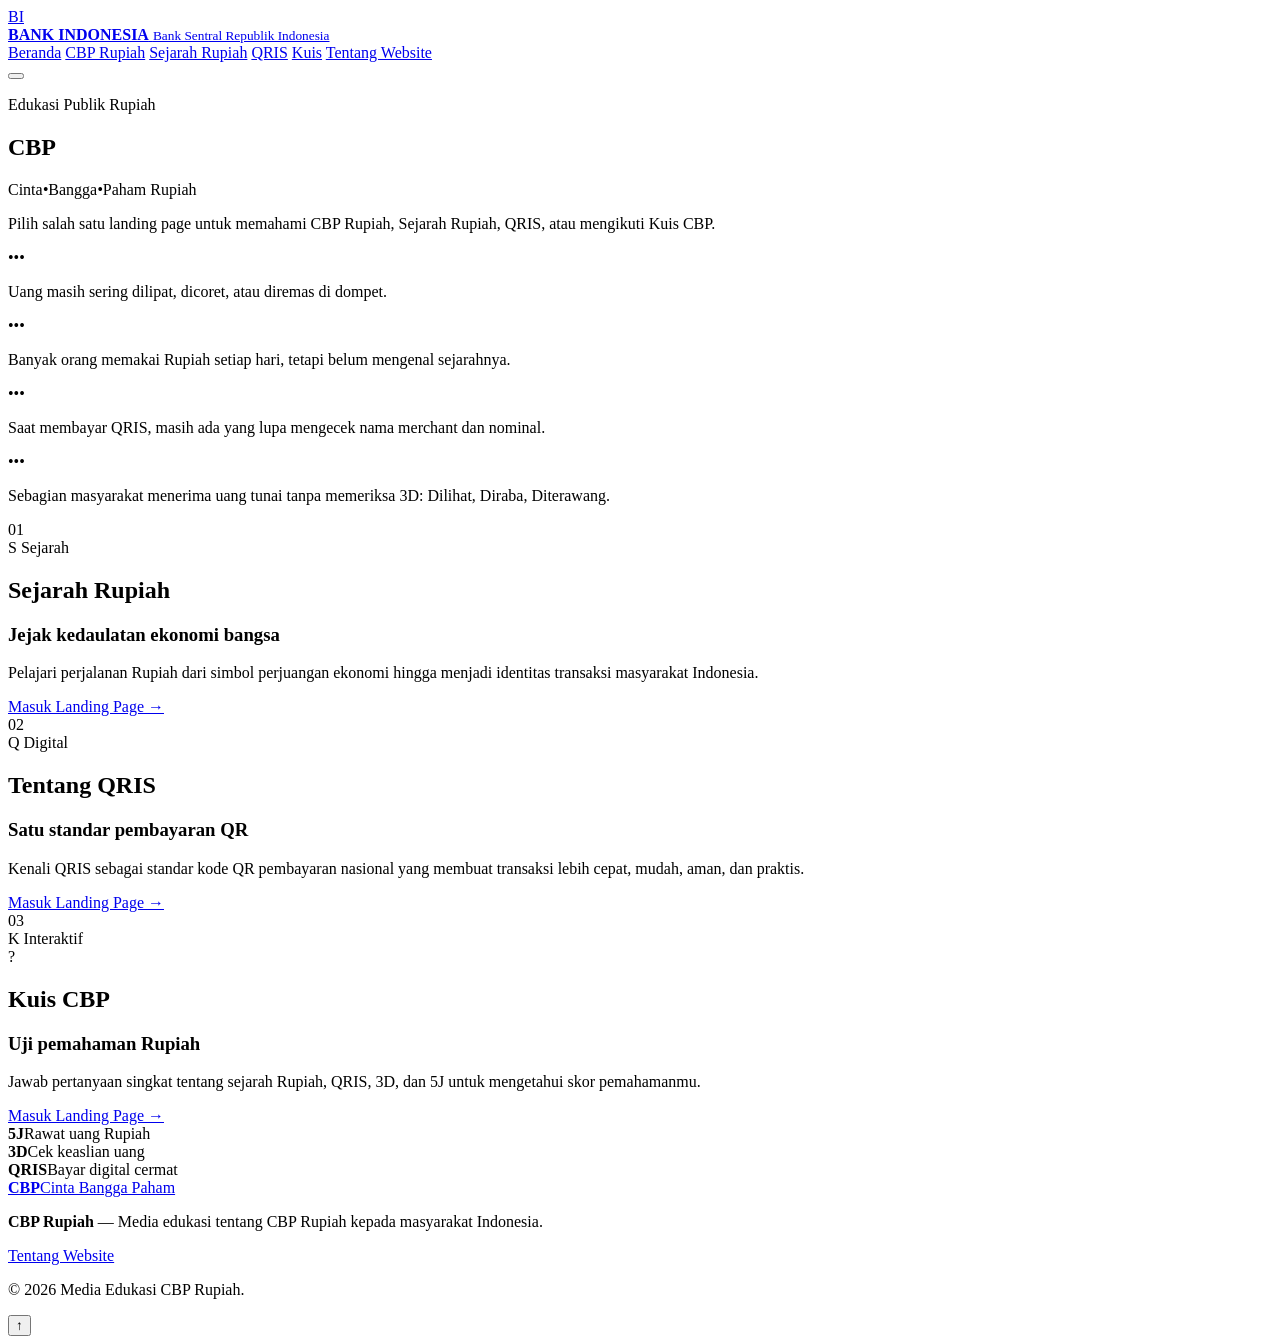
==== index.html @ f24c273c "index.html" ====
<!doctype html>
<html lang="id">
<head>
    <link rel="icon" href="favicon.ico">
    <link rel="apple-touch-icon" href="assets/img/logo-bi.png">
    <meta charset="utf-8">
    <meta name="viewport" content="width=device-width, initial-scale=1">
    <title>CBP Rupiah — Edukasi Cinta Bangga Paham Rupiah</title>
    <meta name="description" content="Media edukasi tentang CBP Rupiah kepada masyarakat Indonesia.">
    <link rel="stylesheet" href="assets/css/style.css">
</head>
<body>
    <div class="page-bg" aria-hidden="true"></div>
    <div class="grid-bg" aria-hidden="true"></div>
    <div class="orb orb-red" aria-hidden="true"></div>
    <div class="orb orb-blue" aria-hidden="true"></div>

    <header class="topbar" id="topbar">
    <a class="brand " href="index.html" aria-label="Kembali ke beranda">
                    <img src="assets/img/logo-bi.png" alt="Logo Bank Indonesia" class="logo-bi" onerror="this.style.display='none';this.nextElementSibling.style.display='grid';">
            <span class="bi-seal logo-fallback" aria-hidden="true">BI</span>
        
        <span class="brand-copy">
            <strong>BANK INDONESIA</strong>
            <small>Bank Sentral Republik Indonesia</small>
        </span>
    </a>

    <nav class="nav" id="mainNav" aria-label="Navigasi utama">
                    <a class="nav-link active" href="index.html">Beranda</a>
                    <a class="nav-link " href="cbp.html">CBP Rupiah</a>
                    <a class="nav-link " href="sejarah-rupiah.html">Sejarah Rupiah</a>
                    <a class="nav-link " href="qris.html">QRIS</a>
                    <a class="nav-link " href="kuis.html">Kuis</a>
                    <a class="nav-link " href="tentang-website.html">Tentang Website</a>
            </nav>

    <button class="menu-toggle" id="menuToggle" type="button" aria-label="Buka menu" aria-expanded="false">
        <span></span><span></span><span></span>
    </button>
</header>

    <main>
        <section class="hero" id="beranda">
            <div class="skyline" aria-hidden="true">
                <span class="monas"></span>
                <span class="building b1"></span>
                <span class="building b2"></span>
                <span class="bridge"></span>
            </div>

            <div class="flag-ribbon ribbon-left" aria-hidden="true"></div>
            <div class="flag-ribbon ribbon-right" aria-hidden="true"></div>

            <div class="hero-title reveal">
                <p class="eyebrow">Edukasi Publik Rupiah</p>
                <h1>CBP</h1>
                <p class="cbp-line"><span>Cinta</span><i>•</i><span>Bangga</span><i>•</i><span>Paham Rupiah</span></p>
                <p class="hero-subtitle">Pilih salah satu landing page untuk memahami CBP Rupiah, Sejarah Rupiah, QRIS, atau mengikuti Kuis CBP.</p>
            </div>

            <aside class="bubble-area bubble-left" aria-label="Isu CBP di sebelah kiri">
                                    <article class="bubble red reveal delay-1">
                        <span class="bubble-icon">•••</span>
                        <p>Uang masih sering dilipat, dicoret, atau diremas di dompet.</p>
                    </article>
                                    <article class="bubble red reveal delay-2">
                        <span class="bubble-icon">•••</span>
                        <p>Banyak orang memakai Rupiah setiap hari, tetapi belum mengenal sejarahnya.</p>
                    </article>
                            </aside>

            <aside class="bubble-area bubble-right" aria-label="Isu CBP di sebelah kanan">
                                    <article class="bubble blue reveal delay-1">
                        <span class="bubble-icon">•••</span>
                        <p>Saat membayar QRIS, masih ada yang lupa mengecek nama merchant dan nominal.</p>
                    </article>
                                    <article class="bubble blue reveal delay-2">
                        <span class="bubble-icon">•••</span>
                        <p>Sebagian masyarakat menerima uang tunai tanpa memeriksa 3D: Dilihat, Diraba, Diterawang.</p>
                    </article>
                            </aside>

            <div class="layout-stage" aria-label="Tiga pilihan landing page utama">
                                    <article class="layout-card red reveal delay-1" data-tilt>
                        <span class="card-index">01</span>
                        <div class="letter-wrap">
                            <span class="big-letter">S</span>
                            <span class="badge">Sejarah</span>
                        </div>

                                                    <div class="visual timeline-visual" aria-hidden="true">
                                <span></span><span></span><span></span>
                            </div>
                        
                        <h2>Sejarah Rupiah</h2>
                        <h3>Jejak kedaulatan ekonomi bangsa</h3>
                        <p>Pelajari perjalanan Rupiah dari simbol perjuangan ekonomi hingga menjadi identitas transaksi masyarakat Indonesia.</p>
                        <a class="card-button" href="sejarah-rupiah.html">Masuk Landing Page <span>→</span></a>
                    </article>
                                    <article class="layout-card white reveal delay-2" data-tilt>
                        <span class="card-index">02</span>
                        <div class="letter-wrap">
                            <span class="big-letter">Q</span>
                            <span class="badge">Digital</span>
                        </div>

                                                    <div class="visual qris-visual" aria-hidden="true">
                                <span></span><span></span><span></span><span></span><i></i><i></i><i></i><i></i>
                            </div>
                        
                        <h2>Tentang QRIS</h2>
                        <h3>Satu standar pembayaran QR</h3>
                        <p>Kenali QRIS sebagai standar kode QR pembayaran nasional yang membuat transaksi lebih cepat, mudah, aman, dan praktis.</p>
                        <a class="card-button" href="qris.html">Masuk Landing Page <span>→</span></a>
                    </article>
                                    <article class="layout-card blue reveal delay-3" data-tilt>
                        <span class="card-index">03</span>
                        <div class="letter-wrap">
                            <span class="big-letter">K</span>
                            <span class="badge">Interaktif</span>
                        </div>

                                                    <div class="visual quiz-visual" aria-hidden="true">?</div>
                        
                        <h2>Kuis CBP</h2>
                        <h3>Uji pemahaman Rupiah</h3>
                        <p>Jawab pertanyaan singkat tentang sejarah Rupiah, QRIS, 3D, dan 5J untuk mengetahui skor pemahamanmu.</p>
                        <a class="card-button" href="kuis.html">Masuk Landing Page <span>→</span></a>
                    </article>
                            </div>

            <div class="bottom-strip reveal delay-4" aria-label="Ringkasan edukasi CBP">
                <div><strong>5J</strong><span>Rawat uang Rupiah</span></div>
                <div><strong>3D</strong><span>Cek keaslian uang</span></div>
                <div><strong>QRIS</strong><span>Bayar digital cermat</span></div>
                <a class="strip-link" href="cbp.html"><strong>CBP</strong><span>Cinta Bangga Paham</span></a>
            </div>
        </section>
    </main>

    <footer class="footer footer-minimal">
    <div class="footer-mini-inner">
        <p><strong>CBP Rupiah</strong> — Media edukasi tentang CBP Rupiah kepada masyarakat Indonesia.</p>
        <a href="tentang-website.html">Tentang Website</a>
    </div>
    <p class="copyright">© 2026 Media Edukasi CBP Rupiah.</p>
</footer>

    <button class="to-top" id="toTop" type="button" aria-label="Kembali ke atas">↑</button>
    <script src="assets/js/app.js"></script>
</body>
</html>
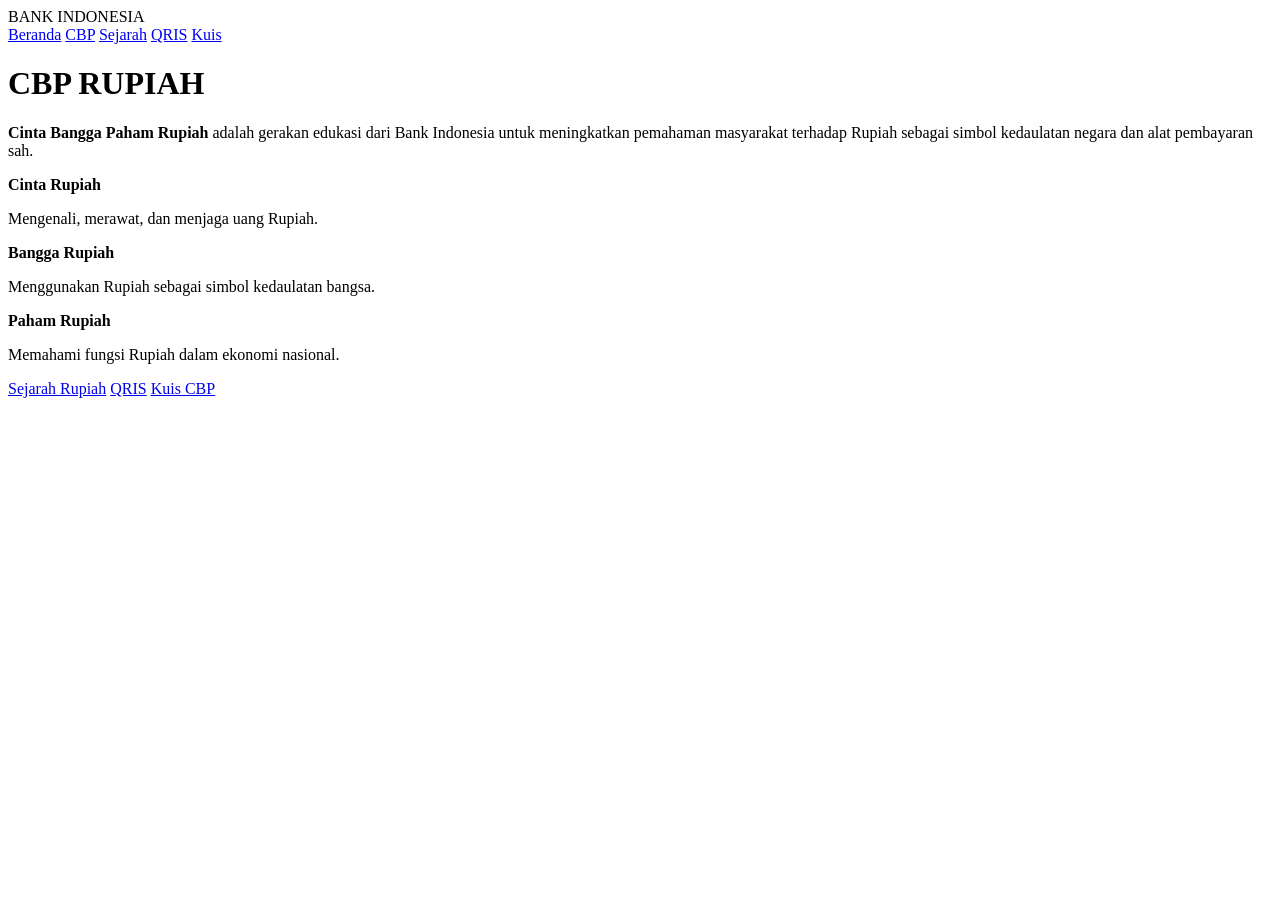
==== commit 087b6886: "Add files via upload" ====
--- a/index.html
+++ b/index.html
@@ -1,153 +1,40 @@
-<!doctype html>
-<html lang="id">
+
+<!DOCTYPE html>
+<html>
 <head>
-    <link rel="icon" href="favicon.ico">
-    <link rel="apple-touch-icon" href="assets/img/logo-bi.png">
-    <meta charset="utf-8">
-    <meta name="viewport" content="width=device-width, initial-scale=1">
-    <title>CBP Rupiah — Edukasi Cinta Bangga Paham Rupiah</title>
-    <meta name="description" content="Media edukasi tentang CBP Rupiah kepada masyarakat Indonesia.">
-    <link rel="stylesheet" href="assets/css/style.css">
+<meta charset='utf-8'>
+<title>CBP Rupiah</title>
+<link rel='stylesheet' href='assets/css/style.css'>
 </head>
 <body>
-    <div class="page-bg" aria-hidden="true"></div>
-    <div class="grid-bg" aria-hidden="true"></div>
-    <div class="orb orb-red" aria-hidden="true"></div>
-    <div class="orb orb-blue" aria-hidden="true"></div>
 
-    <header class="topbar" id="topbar">
-    <a class="brand " href="index.html" aria-label="Kembali ke beranda">
-                    <img src="assets/img/logo-bi.png" alt="Logo Bank Indonesia" class="logo-bi" onerror="this.style.display='none';this.nextElementSibling.style.display='grid';">
-            <span class="bi-seal logo-fallback" aria-hidden="true">BI</span>
-        
-        <span class="brand-copy">
-            <strong>BANK INDONESIA</strong>
-            <small>Bank Sentral Republik Indonesia</small>
-        </span>
-    </a>
+<div class='header'>
+<div class='brand'>BANK INDONESIA</div>
+<div class='nav'>
+<a href='index.html'>Beranda</a>
+<a href='cbp.html'>CBP</a>
+<a href='sejarah-rupiah.html'>Sejarah</a>
+<a href='qris.html'>QRIS</a>
+<a href='kuis.html'>Kuis</a>
+</div>
+</div>
 
-    <nav class="nav" id="mainNav" aria-label="Navigasi utama">
-                    <a class="nav-link active" href="index.html">Beranda</a>
-                    <a class="nav-link " href="cbp.html">CBP Rupiah</a>
-                    <a class="nav-link " href="sejarah-rupiah.html">Sejarah Rupiah</a>
-                    <a class="nav-link " href="qris.html">QRIS</a>
-                    <a class="nav-link " href="kuis.html">Kuis</a>
-                    <a class="nav-link " href="tentang-website.html">Tentang Website</a>
-            </nav>
+<div class='hero'>
+<h1>CBP RUPIAH</h1>
+<p><b>Cinta Bangga Paham Rupiah</b> adalah gerakan edukasi dari Bank Indonesia untuk meningkatkan pemahaman masyarakat terhadap Rupiah sebagai simbol kedaulatan negara dan alat pembayaran sah.</p>
+</div>
 
-    <button class="menu-toggle" id="menuToggle" type="button" aria-label="Buka menu" aria-expanded="false">
-        <span></span><span></span><span></span>
-    </button>
-</header>
+<div class='cards'>
+<div class='card'><b>Cinta Rupiah</b><p>Mengenali, merawat, dan menjaga uang Rupiah.</p></div>
+<div class='card'><b>Bangga Rupiah</b><p>Menggunakan Rupiah sebagai simbol kedaulatan bangsa.</p></div>
+<div class='card'><b>Paham Rupiah</b><p>Memahami fungsi Rupiah dalam ekonomi nasional.</p></div>
+</div>
 
-    <main>
-        <section class="hero" id="beranda">
-            <div class="skyline" aria-hidden="true">
-                <span class="monas"></span>
-                <span class="building b1"></span>
-                <span class="building b2"></span>
-                <span class="bridge"></span>
-            </div>
+<div class='btns'>
+<a class='btn' href='sejarah-rupiah.html'>Sejarah Rupiah</a>
+<a class='btn' href='qris.html'>QRIS</a>
+<a class='btn' href='kuis.html'>Kuis CBP</a>
+</div>
 
-            <div class="flag-ribbon ribbon-left" aria-hidden="true"></div>
-            <div class="flag-ribbon ribbon-right" aria-hidden="true"></div>
-
-            <div class="hero-title reveal">
-                <p class="eyebrow">Edukasi Publik Rupiah</p>
-                <h1>CBP</h1>
-                <p class="cbp-line"><span>Cinta</span><i>•</i><span>Bangga</span><i>•</i><span>Paham Rupiah</span></p>
-                <p class="hero-subtitle">Pilih salah satu landing page untuk memahami CBP Rupiah, Sejarah Rupiah, QRIS, atau mengikuti Kuis CBP.</p>
-            </div>
-
-            <aside class="bubble-area bubble-left" aria-label="Isu CBP di sebelah kiri">
-                                    <article class="bubble red reveal delay-1">
-                        <span class="bubble-icon">•••</span>
-                        <p>Uang masih sering dilipat, dicoret, atau diremas di dompet.</p>
-                    </article>
-                                    <article class="bubble red reveal delay-2">
-                        <span class="bubble-icon">•••</span>
-                        <p>Banyak orang memakai Rupiah setiap hari, tetapi belum mengenal sejarahnya.</p>
-                    </article>
-                            </aside>
-
-            <aside class="bubble-area bubble-right" aria-label="Isu CBP di sebelah kanan">
-                                    <article class="bubble blue reveal delay-1">
-                        <span class="bubble-icon">•••</span>
-                        <p>Saat membayar QRIS, masih ada yang lupa mengecek nama merchant dan nominal.</p>
-                    </article>
-                                    <article class="bubble blue reveal delay-2">
-                        <span class="bubble-icon">•••</span>
-                        <p>Sebagian masyarakat menerima uang tunai tanpa memeriksa 3D: Dilihat, Diraba, Diterawang.</p>
-                    </article>
-                            </aside>
-
-            <div class="layout-stage" aria-label="Tiga pilihan landing page utama">
-                                    <article class="layout-card red reveal delay-1" data-tilt>
-                        <span class="card-index">01</span>
-                        <div class="letter-wrap">
-                            <span class="big-letter">S</span>
-                            <span class="badge">Sejarah</span>
-                        </div>
-
-                                                    <div class="visual timeline-visual" aria-hidden="true">
-                                <span></span><span></span><span></span>
-                            </div>
-                        
-                        <h2>Sejarah Rupiah</h2>
-                        <h3>Jejak kedaulatan ekonomi bangsa</h3>
-                        <p>Pelajari perjalanan Rupiah dari simbol perjuangan ekonomi hingga menjadi identitas transaksi masyarakat Indonesia.</p>
-                        <a class="card-button" href="sejarah-rupiah.html">Masuk Landing Page <span>→</span></a>
-                    </article>
-                                    <article class="layout-card white reveal delay-2" data-tilt>
-                        <span class="card-index">02</span>
-                        <div class="letter-wrap">
-                            <span class="big-letter">Q</span>
-                            <span class="badge">Digital</span>
-                        </div>
-
-                                                    <div class="visual qris-visual" aria-hidden="true">
-                                <span></span><span></span><span></span><span></span><i></i><i></i><i></i><i></i>
-                            </div>
-                        
-                        <h2>Tentang QRIS</h2>
-                        <h3>Satu standar pembayaran QR</h3>
-                        <p>Kenali QRIS sebagai standar kode QR pembayaran nasional yang membuat transaksi lebih cepat, mudah, aman, dan praktis.</p>
-                        <a class="card-button" href="qris.html">Masuk Landing Page <span>→</span></a>
-                    </article>
-                                    <article class="layout-card blue reveal delay-3" data-tilt>
-                        <span class="card-index">03</span>
-                        <div class="letter-wrap">
-                            <span class="big-letter">K</span>
-                            <span class="badge">Interaktif</span>
-                        </div>
-
-                                                    <div class="visual quiz-visual" aria-hidden="true">?</div>
-                        
-                        <h2>Kuis CBP</h2>
-                        <h3>Uji pemahaman Rupiah</h3>
-                        <p>Jawab pertanyaan singkat tentang sejarah Rupiah, QRIS, 3D, dan 5J untuk mengetahui skor pemahamanmu.</p>
-                        <a class="card-button" href="kuis.html">Masuk Landing Page <span>→</span></a>
-                    </article>
-                            </div>
-
-            <div class="bottom-strip reveal delay-4" aria-label="Ringkasan edukasi CBP">
-                <div><strong>5J</strong><span>Rawat uang Rupiah</span></div>
-                <div><strong>3D</strong><span>Cek keaslian uang</span></div>
-                <div><strong>QRIS</strong><span>Bayar digital cermat</span></div>
-                <a class="strip-link" href="cbp.html"><strong>CBP</strong><span>Cinta Bangga Paham</span></a>
-            </div>
-        </section>
-    </main>
-
-    <footer class="footer footer-minimal">
-    <div class="footer-mini-inner">
-        <p><strong>CBP Rupiah</strong> — Media edukasi tentang CBP Rupiah kepada masyarakat Indonesia.</p>
-        <a href="tentang-website.html">Tentang Website</a>
-    </div>
-    <p class="copyright">© 2026 Media Edukasi CBP Rupiah.</p>
-</footer>
-
-    <button class="to-top" id="toTop" type="button" aria-label="Kembali ke atas">↑</button>
-    <script src="assets/js/app.js"></script>
 </body>
 </html>
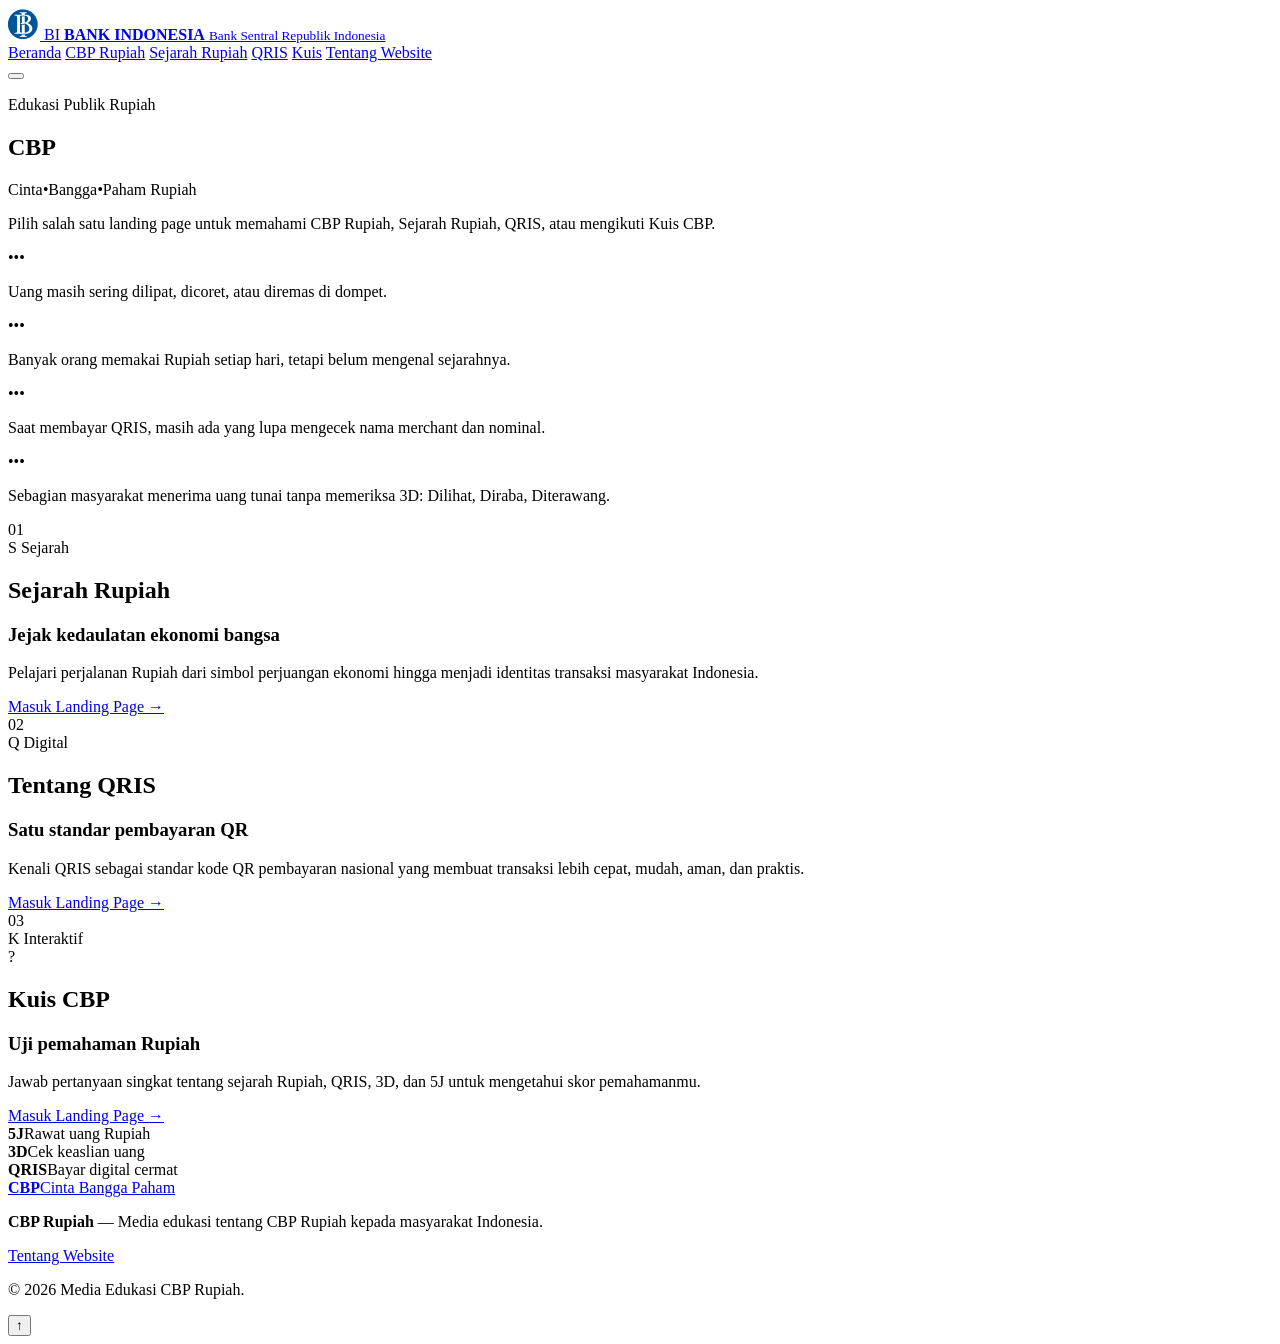
==== commit df3f0a92: "Add files via upload" ====
--- a/index.html
+++ b/index.html
@@ -1,40 +1,151 @@
-
-<!DOCTYPE html>
-<html>
+<!doctype html>
+<html lang="id">
 <head>
-<meta charset='utf-8'>
-<title>CBP Rupiah</title>
-<link rel='stylesheet' href='assets/css/style.css'>
+    <meta charset="utf-8">
+    <meta name="viewport" content="width=device-width, initial-scale=1">
+    <title>CBP Rupiah — Edukasi Cinta Bangga Paham Rupiah</title>
+    <meta name="description" content="Media edukasi tentang CBP Rupiah kepada masyarakat Indonesia.">
+    <link rel="stylesheet" href="assets/css/style.css">
 </head>
 <body>
+    <div class="page-bg" aria-hidden="true"></div>
+    <div class="grid-bg" aria-hidden="true"></div>
+    <div class="orb orb-red" aria-hidden="true"></div>
+    <div class="orb orb-blue" aria-hidden="true"></div>
 
-<div class='header'>
-<div class='brand'>BANK INDONESIA</div>
-<div class='nav'>
-<a href='index.html'>Beranda</a>
-<a href='cbp.html'>CBP</a>
-<a href='sejarah-rupiah.html'>Sejarah</a>
-<a href='qris.html'>QRIS</a>
-<a href='kuis.html'>Kuis</a>
-</div>
-</div>
+    <header class="topbar" id="topbar">
+    <a class="brand " href="index.html" aria-label="Kembali ke beranda">
+                    <img src="assets/img/logo-bi.png" alt="Logo Bank Indonesia" class="logo-bi" onerror="this.style.display='none';this.nextElementSibling.style.display='grid';">
+            <span class="bi-seal logo-fallback" aria-hidden="true">BI</span>
+        
+        <span class="brand-copy">
+            <strong>BANK INDONESIA</strong>
+            <small>Bank Sentral Republik Indonesia</small>
+        </span>
+    </a>
 
-<div class='hero'>
-<h1>CBP RUPIAH</h1>
-<p><b>Cinta Bangga Paham Rupiah</b> adalah gerakan edukasi dari Bank Indonesia untuk meningkatkan pemahaman masyarakat terhadap Rupiah sebagai simbol kedaulatan negara dan alat pembayaran sah.</p>
-</div>
+    <nav class="nav" id="mainNav" aria-label="Navigasi utama">
+                    <a class="nav-link active" href="index.html">Beranda</a>
+                    <a class="nav-link " href="cbp.html">CBP Rupiah</a>
+                    <a class="nav-link " href="sejarah-rupiah.html">Sejarah Rupiah</a>
+                    <a class="nav-link " href="qris.html">QRIS</a>
+                    <a class="nav-link " href="kuis.html">Kuis</a>
+                    <a class="nav-link " href="tentang-website.html">Tentang Website</a>
+            </nav>
 
-<div class='cards'>
-<div class='card'><b>Cinta Rupiah</b><p>Mengenali, merawat, dan menjaga uang Rupiah.</p></div>
-<div class='card'><b>Bangga Rupiah</b><p>Menggunakan Rupiah sebagai simbol kedaulatan bangsa.</p></div>
-<div class='card'><b>Paham Rupiah</b><p>Memahami fungsi Rupiah dalam ekonomi nasional.</p></div>
-</div>
+    <button class="menu-toggle" id="menuToggle" type="button" aria-label="Buka menu" aria-expanded="false">
+        <span></span><span></span><span></span>
+    </button>
+</header>
 
-<div class='btns'>
-<a class='btn' href='sejarah-rupiah.html'>Sejarah Rupiah</a>
-<a class='btn' href='qris.html'>QRIS</a>
-<a class='btn' href='kuis.html'>Kuis CBP</a>
-</div>
+    <main>
+        <section class="hero" id="beranda">
+            <div class="skyline" aria-hidden="true">
+                <span class="monas"></span>
+                <span class="building b1"></span>
+                <span class="building b2"></span>
+                <span class="bridge"></span>
+            </div>
 
+            <div class="flag-ribbon ribbon-left" aria-hidden="true"></div>
+            <div class="flag-ribbon ribbon-right" aria-hidden="true"></div>
+
+            <div class="hero-title reveal">
+                <p class="eyebrow">Edukasi Publik Rupiah</p>
+                <h1>CBP</h1>
+                <p class="cbp-line"><span>Cinta</span><i>•</i><span>Bangga</span><i>•</i><span>Paham Rupiah</span></p>
+                <p class="hero-subtitle">Pilih salah satu landing page untuk memahami CBP Rupiah, Sejarah Rupiah, QRIS, atau mengikuti Kuis CBP.</p>
+            </div>
+
+            <aside class="bubble-area bubble-left" aria-label="Isu CBP di sebelah kiri">
+                                    <article class="bubble red reveal delay-1">
+                        <span class="bubble-icon">•••</span>
+                        <p>Uang masih sering dilipat, dicoret, atau diremas di dompet.</p>
+                    </article>
+                                    <article class="bubble red reveal delay-2">
+                        <span class="bubble-icon">•••</span>
+                        <p>Banyak orang memakai Rupiah setiap hari, tetapi belum mengenal sejarahnya.</p>
+                    </article>
+                            </aside>
+
+            <aside class="bubble-area bubble-right" aria-label="Isu CBP di sebelah kanan">
+                                    <article class="bubble blue reveal delay-1">
+                        <span class="bubble-icon">•••</span>
+                        <p>Saat membayar QRIS, masih ada yang lupa mengecek nama merchant dan nominal.</p>
+                    </article>
+                                    <article class="bubble blue reveal delay-2">
+                        <span class="bubble-icon">•••</span>
+                        <p>Sebagian masyarakat menerima uang tunai tanpa memeriksa 3D: Dilihat, Diraba, Diterawang.</p>
+                    </article>
+                            </aside>
+
+            <div class="layout-stage" aria-label="Tiga pilihan landing page utama">
+                                    <article class="layout-card red reveal delay-1" data-tilt>
+                        <span class="card-index">01</span>
+                        <div class="letter-wrap">
+                            <span class="big-letter">S</span>
+                            <span class="badge">Sejarah</span>
+                        </div>
+
+                                                    <div class="visual timeline-visual" aria-hidden="true">
+                                <span></span><span></span><span></span>
+                            </div>
+                        
+                        <h2>Sejarah Rupiah</h2>
+                        <h3>Jejak kedaulatan ekonomi bangsa</h3>
+                        <p>Pelajari perjalanan Rupiah dari simbol perjuangan ekonomi hingga menjadi identitas transaksi masyarakat Indonesia.</p>
+                        <a class="card-button" href="sejarah-rupiah.html">Masuk Landing Page <span>→</span></a>
+                    </article>
+                                    <article class="layout-card white reveal delay-2" data-tilt>
+                        <span class="card-index">02</span>
+                        <div class="letter-wrap">
+                            <span class="big-letter">Q</span>
+                            <span class="badge">Digital</span>
+                        </div>
+
+                                                    <div class="visual qris-visual" aria-hidden="true">
+                                <span></span><span></span><span></span><span></span><i></i><i></i><i></i><i></i>
+                            </div>
+                        
+                        <h2>Tentang QRIS</h2>
+                        <h3>Satu standar pembayaran QR</h3>
+                        <p>Kenali QRIS sebagai standar kode QR pembayaran nasional yang membuat transaksi lebih cepat, mudah, aman, dan praktis.</p>
+                        <a class="card-button" href="qris.html">Masuk Landing Page <span>→</span></a>
+                    </article>
+                                    <article class="layout-card blue reveal delay-3" data-tilt>
+                        <span class="card-index">03</span>
+                        <div class="letter-wrap">
+                            <span class="big-letter">K</span>
+                            <span class="badge">Interaktif</span>
+                        </div>
+
+                                                    <div class="visual quiz-visual" aria-hidden="true">?</div>
+                        
+                        <h2>Kuis CBP</h2>
+                        <h3>Uji pemahaman Rupiah</h3>
+                        <p>Jawab pertanyaan singkat tentang sejarah Rupiah, QRIS, 3D, dan 5J untuk mengetahui skor pemahamanmu.</p>
+                        <a class="card-button" href="kuis.html">Masuk Landing Page <span>→</span></a>
+                    </article>
+                            </div>
+
+            <div class="bottom-strip reveal delay-4" aria-label="Ringkasan edukasi CBP">
+                <div><strong>5J</strong><span>Rawat uang Rupiah</span></div>
+                <div><strong>3D</strong><span>Cek keaslian uang</span></div>
+                <div><strong>QRIS</strong><span>Bayar digital cermat</span></div>
+                <a class="strip-link" href="cbp.html"><strong>CBP</strong><span>Cinta Bangga Paham</span></a>
+            </div>
+        </section>
+    </main>
+
+    <footer class="footer footer-minimal">
+    <div class="footer-mini-inner">
+        <p><strong>CBP Rupiah</strong> — Media edukasi tentang CBP Rupiah kepada masyarakat Indonesia.</p>
+        <a href="tentang-website.html">Tentang Website</a>
+    </div>
+    <p class="copyright">© 2026 Media Edukasi CBP Rupiah.</p>
+</footer>
+
+    <button class="to-top" id="toTop" type="button" aria-label="Kembali ke atas">↑</button>
+    <script src="assets/js/app.js"></script>
 </body>
 </html>
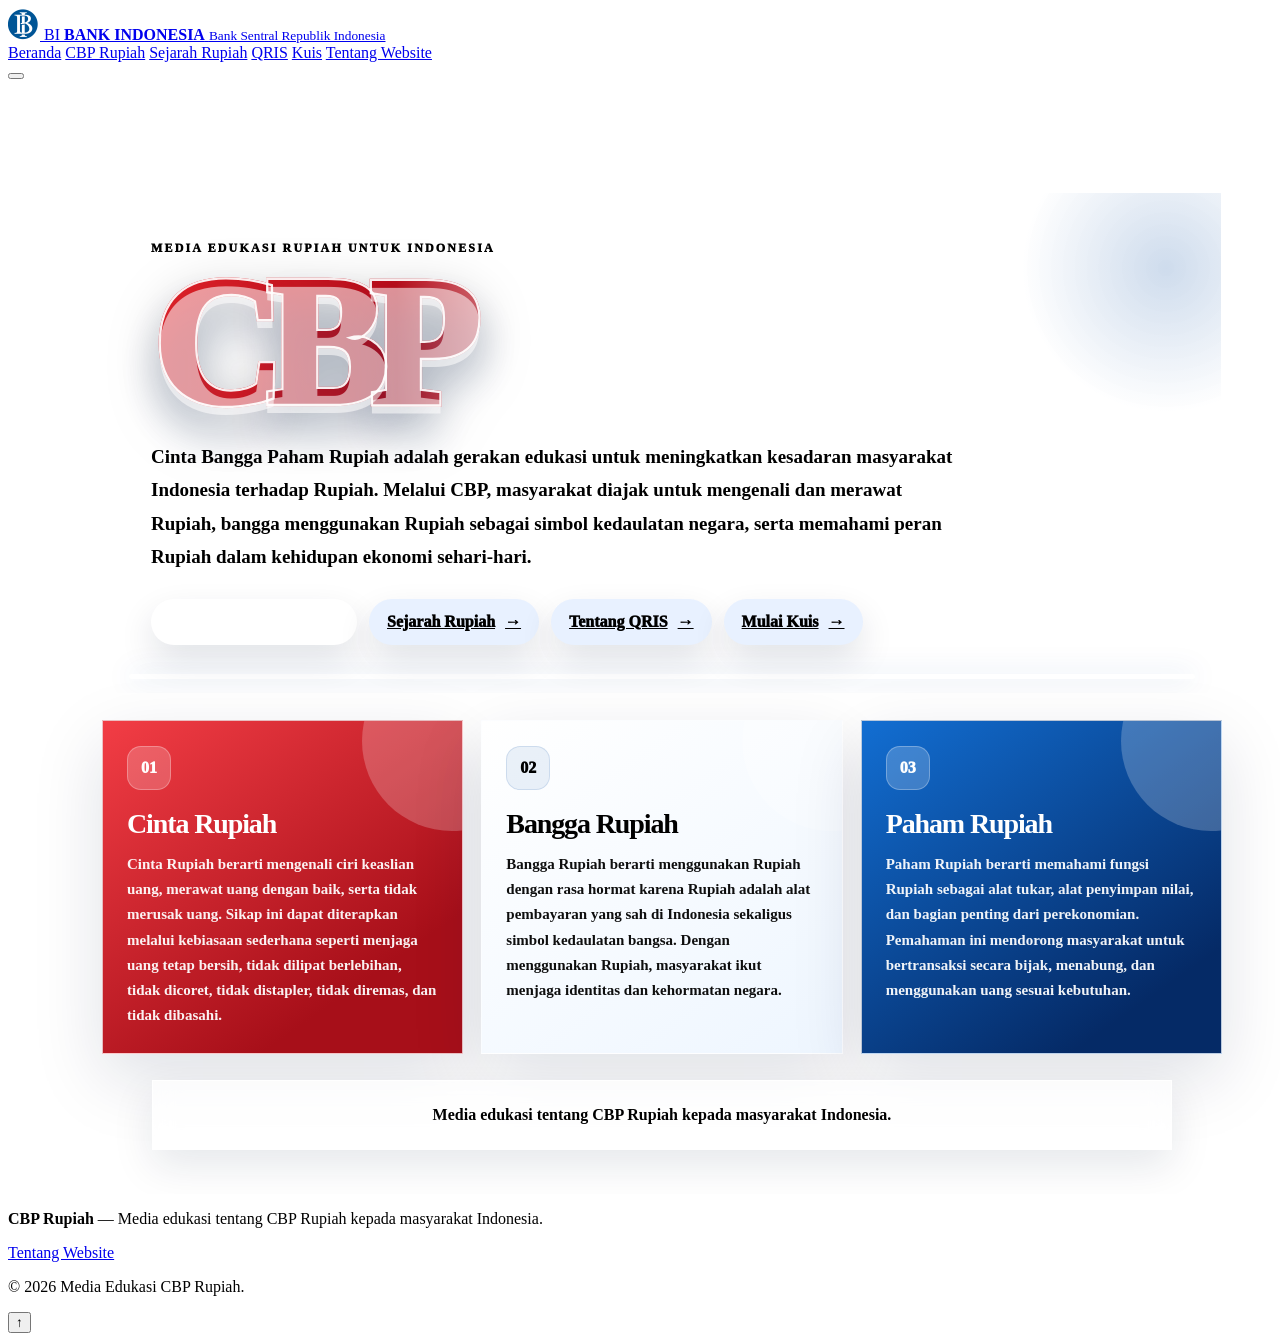
==== commit ad6b01d4: "Add files via upload" ====
--- a/index.html
+++ b/index.html
@@ -3,9 +3,265 @@
 <head>
     <meta charset="utf-8">
     <meta name="viewport" content="width=device-width, initial-scale=1">
-    <title>CBP Rupiah — Edukasi Cinta Bangga Paham Rupiah</title>
+    <title>CBP Rupiah — Media Edukasi Cinta Bangga Paham Rupiah</title>
     <meta name="description" content="Media edukasi tentang CBP Rupiah kepada masyarakat Indonesia.">
     <link rel="stylesheet" href="assets/css/style.css">
+    <style>
+        /* Revisi khusus index.html: beranda diganti menjadi pengertian singkat CBP + card modern */
+        .home-hero {
+            min-height: 100vh;
+            position: relative;
+            width: min(100%,1680px);
+            margin: 0 auto;
+            padding: 112px 22px 44px;
+            display: grid;
+            align-items: center;
+            overflow: hidden;
+        }
+
+        .home-wrap {
+            position: relative;
+            z-index: 6;
+            width: min(1120px, 100%);
+            margin: 0 auto;
+            display: grid;
+            gap: 26px;
+        }
+
+        .home-panel {
+            position: relative;
+            overflow: hidden;
+            border-radius: var(--radius-xl);
+            padding: clamp(26px, 4vw, 48px);
+            background: rgba(255,255,255,.76);
+            border: 1px solid rgba(255,255,255,.82);
+            box-shadow: var(--shadow);
+            backdrop-filter: blur(18px);
+        }
+
+        .home-panel::before {
+            content: "";
+            position: absolute;
+            inset: -80px -100px auto auto;
+            width: 310px;
+            height: 310px;
+            border-radius: 50%;
+            background: radial-gradient(circle, rgba(10,78,163,.20), transparent 66%);
+        }
+
+        .home-panel::after {
+            content: "";
+            position: absolute;
+            left: 26px;
+            right: 26px;
+            bottom: 14px;
+            height: 5px;
+            border-radius: 999px;
+            background: linear-gradient(90deg, var(--red), #fff, var(--blue));
+            box-shadow: 0 0 28px rgba(10,78,163,.22);
+        }
+
+        .home-eyebrow {
+            margin: 0 0 12px;
+            text-transform: uppercase;
+            letter-spacing: .18em;
+            font-size: 12px;
+            font-weight: 1000;
+            color: var(--red);
+        }
+
+        .home-title {
+            margin: 0;
+            line-height: .86;
+            font-size: clamp(82px, 14vw, 214px);
+            font-weight: 1000;
+            letter-spacing: -.09em;
+            background: linear-gradient(90deg, #e32228 0%, #b90e1a 24%, #ffffff 48%, #0a4ea3 70%, #06265d 100%);
+            -webkit-background-clip: text;
+            background-clip: text;
+            color: transparent;
+            -webkit-text-stroke: clamp(1px, .18vw, 3px) rgba(255,255,255,.92);
+            text-shadow: 0 8px 0 rgba(255,255,255,.55), 0 28px 44px rgba(6,38,93,.23);
+            filter: drop-shadow(0 10px 24px rgba(0,0,0,.18));
+        }
+
+        .home-subtitle {
+            max-width: 820px;
+            margin: 18px 0 0;
+            color: var(--muted);
+            font-size: clamp(16px, 1.6vw, 19px);
+            line-height: 1.75;
+            font-weight: 650;
+        }
+
+        .home-subtitle strong {
+            color: var(--blue-dark);
+        }
+
+        .home-card-grid {
+            display: grid;
+            grid-template-columns: repeat(3, minmax(0,1fr));
+            gap: 18px;
+        }
+
+        .home-card {
+            position: relative;
+            overflow: hidden;
+            min-height: 255px;
+            padding: 25px 24px;
+            border-radius: var(--radius-xl);
+            border: 1px solid rgba(255,255,255,.72);
+            box-shadow: 0 24px 66px rgba(9,25,58,.13);
+            transform-style: preserve-3d;
+            transition: transform .24s ease, box-shadow .24s ease;
+        }
+
+        .home-card:hover {
+            transform: translateY(-8px) rotateX(2deg);
+            box-shadow: 0 34px 88px rgba(9,25,58,.22);
+        }
+
+        .home-card.red {
+            color: #fff;
+            background: linear-gradient(145deg,#f23d45,#a70f19 76%);
+        }
+
+        .home-card.white {
+            color: var(--ink);
+            background: linear-gradient(145deg,#ffffff,#eef6ff);
+        }
+
+        .home-card.blue {
+            color: #fff;
+            background: linear-gradient(145deg,#126ed2,#052a66 82%);
+        }
+
+        .home-card::before {
+            content: "";
+            position: absolute;
+            inset: -70px -80px auto auto;
+            width: 180px;
+            height: 180px;
+            border-radius: 50%;
+            background: rgba(255,255,255,.22);
+        }
+
+        .home-card .number {
+            display: inline-grid;
+            place-items: center;
+            width: 42px;
+            height: 42px;
+            margin-bottom: 18px;
+            border-radius: 14px;
+            background: rgba(255,255,255,.20);
+            border: 1px solid rgba(255,255,255,.28);
+            font-weight: 1000;
+        }
+
+        .home-card.white .number {
+            background: rgba(10,78,163,.08);
+            border-color: rgba(10,78,163,.13);
+            color: var(--blue);
+        }
+
+        .home-card h2 {
+            position: relative;
+            z-index: 2;
+            margin: 0 0 12px;
+            font-size: 28px;
+            letter-spacing: -.04em;
+        }
+
+        .home-card p {
+            position: relative;
+            z-index: 2;
+            margin: 0;
+            font-size: 15px;
+            line-height: 1.68;
+            font-weight: 620;
+            opacity: .94;
+        }
+
+        .home-actions {
+            display: flex;
+            flex-wrap: wrap;
+            gap: 12px;
+            margin-top: 26px;
+        }
+
+        .home-action {
+            display: inline-flex;
+            align-items: center;
+            gap: 10px;
+            padding: 14px 18px;
+            border-radius: 999px;
+            font-weight: 950;
+            box-shadow: 0 15px 34px rgba(9,25,58,.12);
+            transition: .22s ease;
+        }
+
+        .home-action:hover {
+            transform: translateY(-3px);
+        }
+
+        .home-action.primary {
+            color: #fff;
+            background: var(--red);
+        }
+
+        .home-action.secondary {
+            color: var(--blue);
+            background: #e8f1ff;
+        }
+
+        .home-note {
+            width: min(970px, 100%);
+            margin: 0 auto;
+            padding: 20px 24px;
+            border-radius: var(--radius-lg);
+            background: rgba(255,255,255,.72);
+            border: 1px solid rgba(255,255,255,.8);
+            box-shadow: 0 16px 42px rgba(9,25,58,.10);
+            backdrop-filter: blur(14px);
+            color: var(--muted);
+            line-height: 1.7;
+            font-weight: 650;
+            text-align: center;
+        }
+
+        @media (max-width: 920px) {
+            .home-card-grid {
+                grid-template-columns: 1fr;
+            }
+
+            .home-title {
+                font-size: 96px;
+            }
+        }
+
+        @media (max-width: 560px) {
+            .home-hero {
+                padding: 104px 12px 32px;
+            }
+
+            .home-panel {
+                padding: 24px 20px 34px;
+            }
+
+            .home-title {
+                font-size: 78px;
+            }
+
+            .home-actions {
+                flex-direction: column;
+            }
+
+            .home-action {
+                justify-content: center;
+                width: 100%;
+            }
+        }
+    </style>
 </head>
 <body>
     <div class="page-bg" aria-hidden="true"></div>
@@ -14,32 +270,32 @@
     <div class="orb orb-blue" aria-hidden="true"></div>
 
     <header class="topbar" id="topbar">
-    <a class="brand " href="index.html" aria-label="Kembali ke beranda">
-                    <img src="assets/img/logo-bi.png" alt="Logo Bank Indonesia" class="logo-bi" onerror="this.style.display='none';this.nextElementSibling.style.display='grid';">
+        <a class="brand" href="index.html" aria-label="Kembali ke beranda">
+            <img src="assets/img/logo-bi.png" alt="Logo Bank Indonesia" class="logo-bi" onerror="this.style.display='none';this.nextElementSibling.style.display='grid';">
             <span class="bi-seal logo-fallback" aria-hidden="true">BI</span>
-        
-        <span class="brand-copy">
-            <strong>BANK INDONESIA</strong>
-            <small>Bank Sentral Republik Indonesia</small>
-        </span>
-    </a>
-
-    <nav class="nav" id="mainNav" aria-label="Navigasi utama">
-                    <a class="nav-link active" href="index.html">Beranda</a>
-                    <a class="nav-link " href="cbp.html">CBP Rupiah</a>
-                    <a class="nav-link " href="sejarah-rupiah.html">Sejarah Rupiah</a>
-                    <a class="nav-link " href="qris.html">QRIS</a>
-                    <a class="nav-link " href="kuis.html">Kuis</a>
-                    <a class="nav-link " href="tentang-website.html">Tentang Website</a>
-            </nav>
-
-    <button class="menu-toggle" id="menuToggle" type="button" aria-label="Buka menu" aria-expanded="false">
-        <span></span><span></span><span></span>
-    </button>
-</header>
+
+            <span class="brand-copy">
+                <strong>BANK INDONESIA</strong>
+                <small>Bank Sentral Republik Indonesia</small>
+            </span>
+        </a>
+
+        <nav class="nav" id="mainNav" aria-label="Navigasi utama">
+            <a class="nav-link active" href="index.html">Beranda</a>
+            <a class="nav-link" href="cbp.html">CBP Rupiah</a>
+            <a class="nav-link" href="sejarah-rupiah.html">Sejarah Rupiah</a>
+            <a class="nav-link" href="qris.html">QRIS</a>
+            <a class="nav-link" href="kuis.html">Kuis</a>
+            <a class="nav-link" href="tentang-website.html">Tentang Website</a>
+        </nav>
+
+        <button class="menu-toggle" id="menuToggle" type="button" aria-label="Buka menu" aria-expanded="false">
+            <span></span><span></span><span></span>
+        </button>
+    </header>
 
     <main>
-        <section class="hero" id="beranda">
+        <section class="home-hero" id="beranda">
             <div class="skyline" aria-hidden="true">
                 <span class="monas"></span>
                 <span class="building b1"></span>
@@ -50,100 +306,62 @@
             <div class="flag-ribbon ribbon-left" aria-hidden="true"></div>
             <div class="flag-ribbon ribbon-right" aria-hidden="true"></div>
 
-            <div class="hero-title reveal">
-                <p class="eyebrow">Edukasi Publik Rupiah</p>
-                <h1>CBP</h1>
-                <p class="cbp-line"><span>Cinta</span><i>•</i><span>Bangga</span><i>•</i><span>Paham Rupiah</span></p>
-                <p class="hero-subtitle">Pilih salah satu landing page untuk memahami CBP Rupiah, Sejarah Rupiah, QRIS, atau mengikuti Kuis CBP.</p>
-            </div>
-
-            <aside class="bubble-area bubble-left" aria-label="Isu CBP di sebelah kiri">
-                                    <article class="bubble red reveal delay-1">
-                        <span class="bubble-icon">•••</span>
-                        <p>Uang masih sering dilipat, dicoret, atau diremas di dompet.</p>
+            <div class="home-wrap">
+                <div class="home-panel reveal">
+                    <p class="home-eyebrow">Media Edukasi Rupiah untuk Indonesia</p>
+                    <h1 class="home-title">CBP</h1>
+                    <p class="home-subtitle">
+                        <strong>Cinta Bangga Paham Rupiah</strong> adalah gerakan edukasi untuk meningkatkan kesadaran masyarakat Indonesia terhadap Rupiah. Melalui CBP, masyarakat diajak untuk mengenali dan merawat Rupiah, bangga menggunakan Rupiah sebagai simbol kedaulatan negara, serta memahami peran Rupiah dalam kehidupan ekonomi sehari-hari.
+                    </p>
+
+                    <div class="home-actions">
+                        <a class="home-action primary" href="cbp.html">Pelajari CBP Rupiah <span>→</span></a>
+                        <a class="home-action secondary" href="sejarah-rupiah.html">Sejarah Rupiah <span>→</span></a>
+                        <a class="home-action secondary" href="qris.html">Tentang QRIS <span>→</span></a>
+                        <a class="home-action secondary" href="kuis.html">Mulai Kuis <span>→</span></a>
+                    </div>
+                </div>
+
+                <div class="home-card-grid">
+                    <article class="home-card red reveal delay-1">
+                        <span class="number">01</span>
+                        <h2>Cinta Rupiah</h2>
+                        <p>
+                            Cinta Rupiah berarti mengenali ciri keaslian uang, merawat uang dengan baik, serta tidak merusak uang. Sikap ini dapat diterapkan melalui kebiasaan sederhana seperti menjaga uang tetap bersih, tidak dilipat berlebihan, tidak dicoret, tidak distapler, tidak diremas, dan tidak dibasahi.
+                        </p>
                     </article>
-                                    <article class="bubble red reveal delay-2">
-                        <span class="bubble-icon">•••</span>
-                        <p>Banyak orang memakai Rupiah setiap hari, tetapi belum mengenal sejarahnya.</p>
+
+                    <article class="home-card white reveal delay-2">
+                        <span class="number">02</span>
+                        <h2>Bangga Rupiah</h2>
+                        <p>
+                            Bangga Rupiah berarti menggunakan Rupiah dengan rasa hormat karena Rupiah adalah alat pembayaran yang sah di Indonesia sekaligus simbol kedaulatan bangsa. Dengan menggunakan Rupiah, masyarakat ikut menjaga identitas dan kehormatan negara.
+                        </p>
                     </article>
-                            </aside>
-
-            <aside class="bubble-area bubble-right" aria-label="Isu CBP di sebelah kanan">
-                                    <article class="bubble blue reveal delay-1">
-                        <span class="bubble-icon">•••</span>
-                        <p>Saat membayar QRIS, masih ada yang lupa mengecek nama merchant dan nominal.</p>
+
+                    <article class="home-card blue reveal delay-3">
+                        <span class="number">03</span>
+                        <h2>Paham Rupiah</h2>
+                        <p>
+                            Paham Rupiah berarti memahami fungsi Rupiah sebagai alat tukar, alat penyimpan nilai, dan bagian penting dari perekonomian. Pemahaman ini mendorong masyarakat untuk bertransaksi secara bijak, menabung, dan menggunakan uang sesuai kebutuhan.
+                        </p>
                     </article>
-                                    <article class="bubble blue reveal delay-2">
-                        <span class="bubble-icon">•••</span>
-                        <p>Sebagian masyarakat menerima uang tunai tanpa memeriksa 3D: Dilihat, Diraba, Diterawang.</p>
-                    </article>
-                            </aside>
-
-            <div class="layout-stage" aria-label="Tiga pilihan landing page utama">
-                                    <article class="layout-card red reveal delay-1" data-tilt>
-                        <span class="card-index">01</span>
-                        <div class="letter-wrap">
-                            <span class="big-letter">S</span>
-                            <span class="badge">Sejarah</span>
-                        </div>
-
-                                                    <div class="visual timeline-visual" aria-hidden="true">
-                                <span></span><span></span><span></span>
-                            </div>
-                        
-                        <h2>Sejarah Rupiah</h2>
-                        <h3>Jejak kedaulatan ekonomi bangsa</h3>
-                        <p>Pelajari perjalanan Rupiah dari simbol perjuangan ekonomi hingga menjadi identitas transaksi masyarakat Indonesia.</p>
-                        <a class="card-button" href="sejarah-rupiah.html">Masuk Landing Page <span>→</span></a>
-                    </article>
-                                    <article class="layout-card white reveal delay-2" data-tilt>
-                        <span class="card-index">02</span>
-                        <div class="letter-wrap">
-                            <span class="big-letter">Q</span>
-                            <span class="badge">Digital</span>
-                        </div>
-
-                                                    <div class="visual qris-visual" aria-hidden="true">
-                                <span></span><span></span><span></span><span></span><i></i><i></i><i></i><i></i>
-                            </div>
-                        
-                        <h2>Tentang QRIS</h2>
-                        <h3>Satu standar pembayaran QR</h3>
-                        <p>Kenali QRIS sebagai standar kode QR pembayaran nasional yang membuat transaksi lebih cepat, mudah, aman, dan praktis.</p>
-                        <a class="card-button" href="qris.html">Masuk Landing Page <span>→</span></a>
-                    </article>
-                                    <article class="layout-card blue reveal delay-3" data-tilt>
-                        <span class="card-index">03</span>
-                        <div class="letter-wrap">
-                            <span class="big-letter">K</span>
-                            <span class="badge">Interaktif</span>
-                        </div>
-
-                                                    <div class="visual quiz-visual" aria-hidden="true">?</div>
-                        
-                        <h2>Kuis CBP</h2>
-                        <h3>Uji pemahaman Rupiah</h3>
-                        <p>Jawab pertanyaan singkat tentang sejarah Rupiah, QRIS, 3D, dan 5J untuk mengetahui skor pemahamanmu.</p>
-                        <a class="card-button" href="kuis.html">Masuk Landing Page <span>→</span></a>
-                    </article>
-                            </div>
-
-            <div class="bottom-strip reveal delay-4" aria-label="Ringkasan edukasi CBP">
-                <div><strong>5J</strong><span>Rawat uang Rupiah</span></div>
-                <div><strong>3D</strong><span>Cek keaslian uang</span></div>
-                <div><strong>QRIS</strong><span>Bayar digital cermat</span></div>
-                <a class="strip-link" href="cbp.html"><strong>CBP</strong><span>Cinta Bangga Paham</span></a>
+                </div>
+
+                <p class="home-note reveal delay-4">
+                    Media edukasi tentang CBP Rupiah kepada masyarakat Indonesia.
+                </p>
             </div>
         </section>
     </main>
 
     <footer class="footer footer-minimal">
-    <div class="footer-mini-inner">
-        <p><strong>CBP Rupiah</strong> — Media edukasi tentang CBP Rupiah kepada masyarakat Indonesia.</p>
-        <a href="tentang-website.html">Tentang Website</a>
-    </div>
-    <p class="copyright">© 2026 Media Edukasi CBP Rupiah.</p>
-</footer>
+        <div class="footer-mini-inner">
+            <p><strong>CBP Rupiah</strong> — Media edukasi tentang CBP Rupiah kepada masyarakat Indonesia.</p>
+            <a href="tentang-website.html">Tentang Website</a>
+        </div>
+        <p class="copyright">© 2026 Media Edukasi CBP Rupiah.</p>
+    </footer>
 
     <button class="to-top" id="toTop" type="button" aria-label="Kembali ke atas">↑</button>
     <script src="assets/js/app.js"></script>
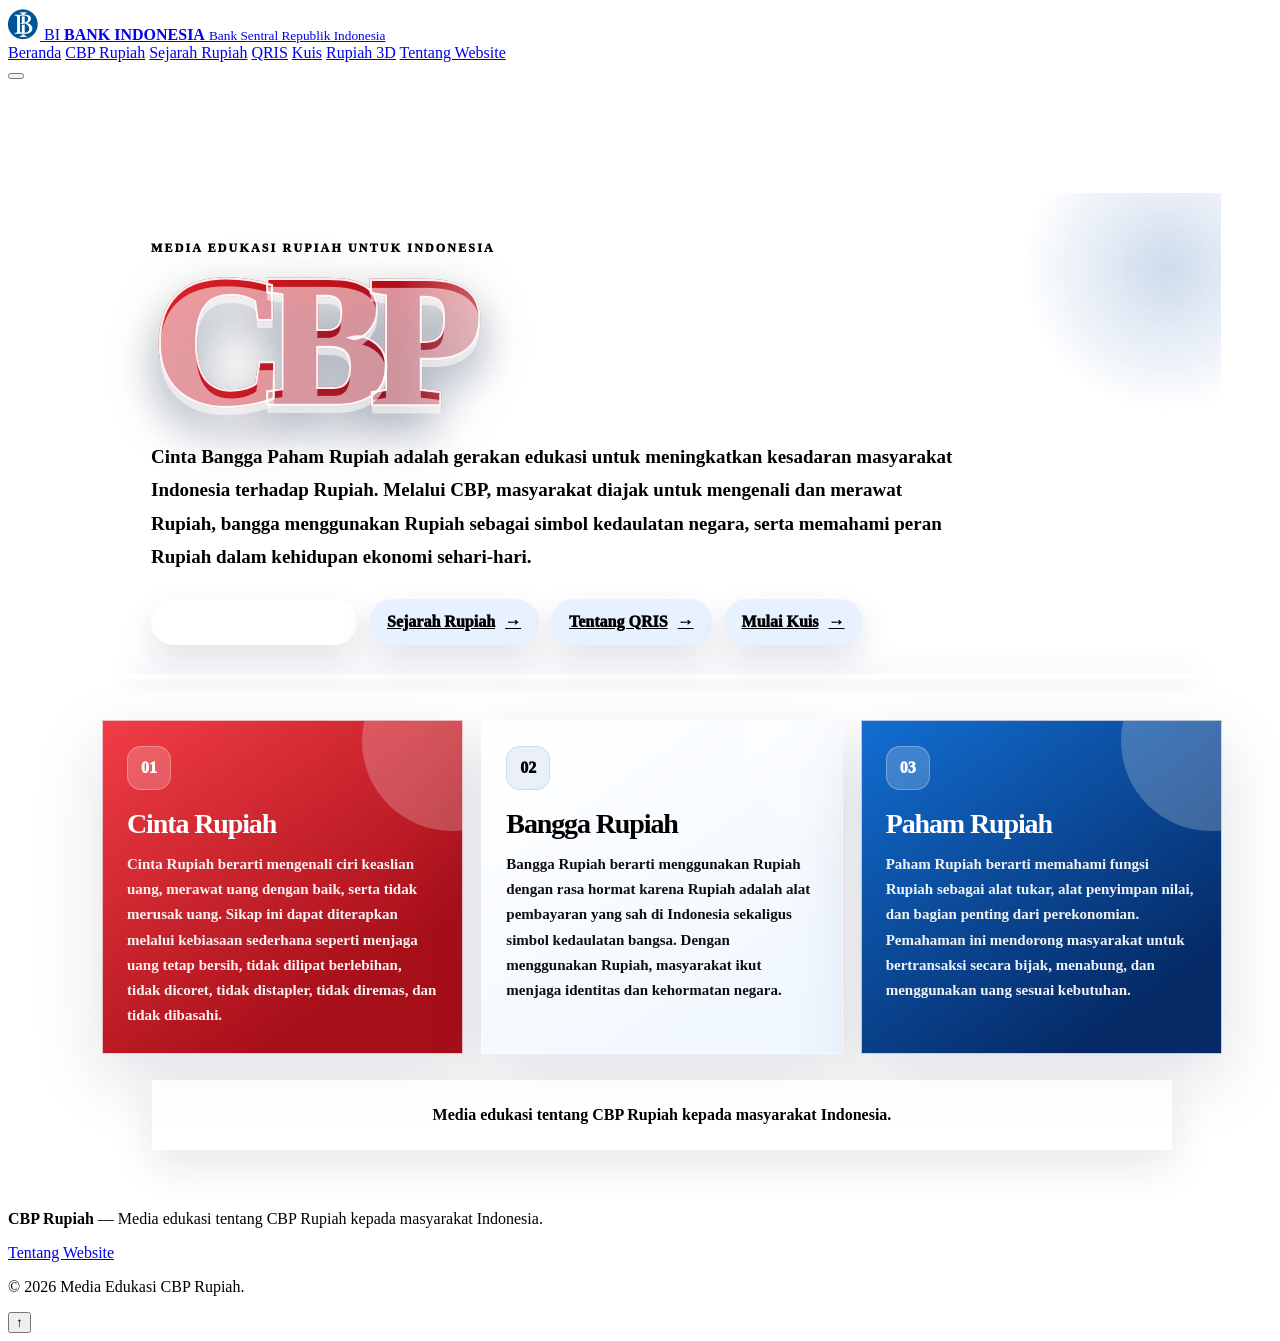
==== commit d99942fc: "index.html" ====
--- a/index.html
+++ b/index.html
@@ -1,6 +1,7 @@
 <!doctype html>
 <html lang="id">
 <head>
+    <link rel="icon" type="image/png" href="assets/img/logo-bi.png">
     <meta charset="utf-8">
     <meta name="viewport" content="width=device-width, initial-scale=1">
     <title>CBP Rupiah — Media Edukasi Cinta Bangga Paham Rupiah</title>
@@ -286,6 +287,7 @@
             <a class="nav-link" href="sejarah-rupiah.html">Sejarah Rupiah</a>
             <a class="nav-link" href="qris.html">QRIS</a>
             <a class="nav-link" href="kuis.html">Kuis</a>
+            <a href="rupiah-3d.html">Rupiah 3D</a>
             <a class="nav-link" href="tentang-website.html">Tentang Website</a>
         </nav>
 
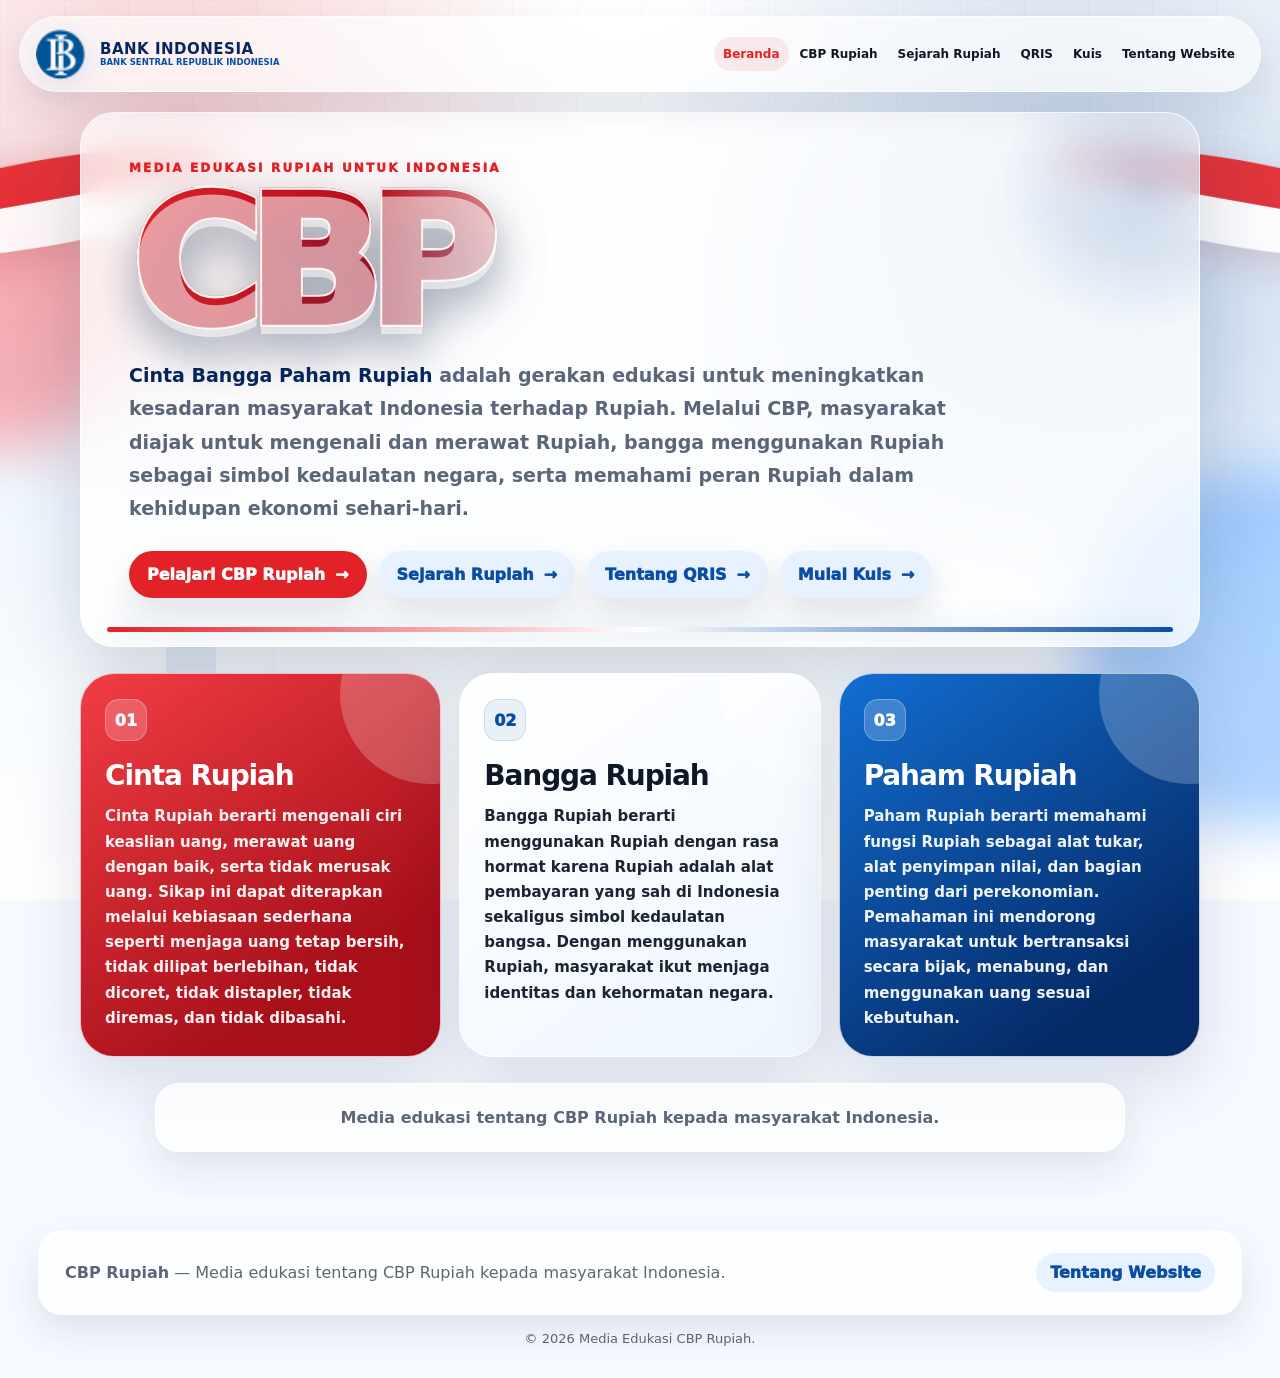
==== commit de924db0: "index.html" ====
--- a/index.html
+++ b/index.html
@@ -287,7 +287,6 @@
             <a class="nav-link" href="sejarah-rupiah.html">Sejarah Rupiah</a>
             <a class="nav-link" href="qris.html">QRIS</a>
             <a class="nav-link" href="kuis.html">Kuis</a>
-            <a href="rupiah-3d.html">Rupiah 3D</a>
             <a class="nav-link" href="tentang-website.html">Tentang Website</a>
         </nav>
 
--- a/assets/css/style.css
+++ b/assets/css/style.css
@@ -0,0 +1,321 @@
+:root{
+    --red:#e32228;
+    --red-dark:#a70f19;
+    --blue:#0a4ea3;
+    --blue-dark:#06265d;
+    --ink:#0e1726;
+    --muted:#5b6679;
+    --white:#ffffff;
+    --glass:rgba(255,255,255,.72);
+    --border:rgba(255,255,255,.76);
+    --shadow:0 26px 80px rgba(9,25,58,.18);
+    --radius-xl:34px;
+    --radius-lg:24px;
+    --radius-md:16px;
+    --max:1320px;
+}
+*{box-sizing:border-box}
+html{scroll-behavior:smooth}
+body{
+    margin:0;
+    font-family:Inter,ui-sans-serif,system-ui,-apple-system,"Segoe UI",Arial,sans-serif;
+    color:var(--ink);
+    background:#f6f9ff;
+    overflow-x:hidden;
+}
+a{color:inherit;text-decoration:none}
+button{font:inherit}
+.page-bg{
+    position:fixed;inset:0;z-index:-5;
+    background:
+        radial-gradient(circle at 14% 14%,rgba(227,34,40,.22),transparent 30%),
+        radial-gradient(circle at 84% 22%,rgba(10,78,163,.23),transparent 34%),
+        linear-gradient(180deg,#fff 0%,#eef6ff 45%,#fff 100%);
+}
+.grid-bg{position:fixed;inset:0;z-index:-4;opacity:.22;background-image:linear-gradient(rgba(10,78,163,.12) 1px,transparent 1px),linear-gradient(90deg,rgba(10,78,163,.12) 1px,transparent 1px);background-size:64px 64px;mask-image:linear-gradient(to bottom,black,transparent 78%)}
+.orb{position:fixed;border-radius:999px;filter:blur(28px);opacity:.35;z-index:-3;animation:float 8s ease-in-out infinite alternate}.orb-red{width:270px;height:270px;background:#ff4249;left:-140px;top:20%}.orb-blue{width:360px;height:360px;background:#2386ff;right:-160px;bottom:8%;animation-delay:-3s}@keyframes float{to{transform:translate(24px,38px) scale(1.06)}}
+.topbar{
+    position:fixed;top:16px;left:50%;transform:translateX(-50%);z-index:50;
+    width:min(var(--max),calc(100% - 38px));min-height:74px;padding:11px 16px;
+    display:flex;align-items:center;justify-content:space-between;gap:20px;
+    border:1px solid var(--border);border-radius:999px;background:rgba(255,255,255,.66);backdrop-filter:blur(20px);
+    box-shadow:0 15px 40px rgba(9,25,58,.08);
+}
+.brand{display:flex;align-items:center;gap:12px;min-width:300px;max-width:380px;flex:0 1 380px;overflow:hidden}.bi-seal{width:52px;height:52px;min-width:52px;border-radius:50%;display:grid;place-items:center;color:white;font-weight:900;font-size:20px;letter-spacing:-1px;background:radial-gradient(circle at 36% 28%,#62b5ff 0,#0a56ad 54%,#061d50 100%);box-shadow:inset 0 0 0 4px rgba(255,255,255,.95),0 0 0 7px rgba(47,145,255,.13),0 14px 30px rgba(10,78,163,.24)}.brand-copy{display:flex;flex-direction:column;line-height:1.05;color:var(--blue-dark);min-width:0;white-space:normal}.brand-copy strong{font-size:18px;letter-spacing:.5px;white-space:nowrap;overflow:hidden;text-overflow:ellipsis}.brand-copy small{text-transform:uppercase;font-size:10px;font-weight:800;color:var(--blue);white-space:nowrap;overflow:hidden;text-overflow:ellipsis}
+.nav{display:flex;align-items:center;gap:6px}.nav-link{font-size:14px;font-weight:800;padding:12px 14px;border-radius:999px;transition:.24s ease}.nav-link:hover,.nav-link.active{color:var(--red);background:rgba(227,34,40,.09)}
+.menu-toggle{display:none;width:48px;height:48px;border:0;border-radius:50%;background:rgba(255,255,255,.9);box-shadow:0 8px 24px rgba(9,25,58,.1);cursor:pointer;align-items:center;justify-content:center;flex-direction:column;gap:5px}.menu-toggle span{width:22px;height:2px;background:#111827;border-radius:999px;transition:.2s}.menu-toggle.open span:nth-child(1){transform:translateY(7px) rotate(45deg)}.menu-toggle.open span:nth-child(2){opacity:0}.menu-toggle.open span:nth-child(3){transform:translateY(-7px) rotate(-45deg)}
+.hero{min-height:100vh;position:relative;width:min(100%,1680px);margin:0 auto;padding:96px 22px 28px;display:grid;grid-template-rows:auto 1fr auto;align-items:center;overflow:hidden}.skyline{position:absolute;inset:auto 0 34%;height:230px;opacity:.34;pointer-events:none}.building{position:absolute;bottom:0;width:50px;background:linear-gradient(180deg,rgba(10,78,163,.25),rgba(10,78,163,.05));border-radius:8px 8px 0 0}.b1{left:13%;height:150px}.b2{left:18%;height:105px}.bridge{position:absolute;right:11%;bottom:12px;width:240px;height:80px;border-top:10px solid rgba(10,78,163,.22);border-radius:120px 120px 0 0}.bridge::before,.bridge::after{content:"";position:absolute;bottom:-10px;width:18px;height:115px;background:rgba(10,78,163,.18);border-radius:12px}.bridge::before{left:60px}.bridge::after{right:60px}.monas{position:absolute;left:20%;bottom:0;width:34px;height:190px;background:linear-gradient(#f8fafc,#dbe7f5);clip-path:polygon(46% 0,54% 0,65% 82%,90% 100%,10% 100%,35% 82%)}.monas::before{content:"";position:absolute;left:6px;top:-30px;width:20px;height:34px;background:linear-gradient(#ffc743,#b6770d);clip-path:polygon(50% 0,80% 55%,50% 100%,20% 55%)}
+.flag-ribbon{position:absolute;top:160px;width:380px;height:86px;opacity:.9;filter:drop-shadow(0 12px 20px rgba(140,20,26,.16));background:linear-gradient(180deg,var(--red) 0 47%,#fff 48% 100%);transform:rotate(-10deg);border-radius:50%}.ribbon-left{left:-145px}.ribbon-right{right:-145px;transform:rotate(10deg)}
+.hero-title{text-align:center;position:relative;z-index:6;margin-top:6px}.eyebrow{margin:0 0 10px;text-transform:uppercase;letter-spacing:.18em;font-size:12px;font-weight:900;color:var(--red)}.hero-title h1{margin:0;line-height:.74;font-size:clamp(82px,14vw,228px);font-weight:1000;letter-spacing:-.09em;background:linear-gradient(90deg,#d71920 0 32%,#08245d 43% 62%,#0a4ea3 72% 100%);-webkit-background-clip:text;background-clip:text;color:transparent;-webkit-text-fill-color:transparent;-webkit-text-stroke:2px rgba(255,255,255,.82);filter:drop-shadow(0 4px 3px rgba(255,255,255,.95)) drop-shadow(0 18px 34px rgba(4,22,62,.28));text-shadow:none}.cbp-line{display:inline-flex;align-items:center;gap:20px;margin:8px 0 0;padding:15px 42px;border-radius:999px;background:rgba(255,255,255,.68);border:1px solid rgba(255,255,255,.86);box-shadow:inset 0 1px 0 rgba(255,255,255,.85),0 18px 48px rgba(9,25,58,.12);backdrop-filter:blur(14px);font-weight:950;text-transform:uppercase;letter-spacing:.2em;font-size:clamp(16px,2vw,27px)}.cbp-line span:first-child{color:var(--red)}.cbp-line span:last-child{color:var(--blue)}.cbp-line i{font-style:normal;color:#1d2737}.hero-subtitle{max-width:680px;margin:14px auto 0;color:var(--muted);font-weight:650;line-height:1.65}
+.layout-stage{position:relative;z-index:4;width:min(1120px,100% - 360px);margin:20px auto 0;display:grid;grid-template-columns:repeat(3,minmax(0,1fr));gap:18px;align-items:stretch;perspective:1400px}.layout-card{position:relative;min-height:334px;padding:24px 24px 22px;border-radius:var(--radius-xl);border:1px solid rgba(255,255,255,.72);overflow:hidden;box-shadow:var(--shadow),inset 0 1px 0 rgba(255,255,255,.75);transform-style:preserve-3d;transition:transform .18s ease,box-shadow .26s ease}.layout-card::before{content:"";position:absolute;inset:0;background:radial-gradient(circle at 55% -5%,rgba(255,255,255,.9),transparent 38%);opacity:.7}.layout-card::after{content:"";position:absolute;left:24px;right:24px;bottom:10px;height:5px;border-radius:999px;filter:blur(.2px)}.layout-card.red{background:linear-gradient(145deg,#f93c43,#b70d1b 70%);color:white}.layout-card.white{background:linear-gradient(145deg,#ffffff,#eef5ff);color:#111827}.layout-card.blue{background:linear-gradient(145deg,#126ed2,#052a66 80%);color:white}.layout-card.red::after{background:#ff7676;box-shadow:0 0 25px rgba(255,80,80,.9)}.layout-card.white::after{background:#f3f9ff;box-shadow:0 0 25px rgba(15,103,209,.44)}.layout-card.blue::after{background:#45a1ff;box-shadow:0 0 25px rgba(69,161,255,.9)}.layout-card:hover{box-shadow:0 34px 90px rgba(9,25,58,.26)}.card-index{position:absolute;right:18px;top:16px;font-size:12px;font-weight:950;opacity:.58}.letter-wrap{position:relative;z-index:2;display:flex;align-items:flex-start;justify-content:space-between;gap:16px}.big-letter{font-size:84px;line-height:.8;font-weight:1000;letter-spacing:-.09em;text-shadow:0 16px 34px rgba(0,0,0,.18)}.badge{margin-top:10px;padding:9px 12px;border-radius:999px;font-size:11px;font-weight:950;text-transform:uppercase;letter-spacing:.12em;background:rgba(255,255,255,.2);border:1px solid rgba(255,255,255,.35)}.white .badge{background:rgba(10,78,163,.08);border-color:rgba(10,78,163,.14);color:var(--blue)}.visual{position:relative;z-index:2;margin:2px 0 12px;height:72px}.timeline-visual{display:flex;align-items:center;gap:9px}.timeline-visual span{display:block;flex:1;height:12px;border-radius:999px;background:rgba(255,255,255,.38);position:relative}.timeline-visual span::after{content:"";position:absolute;right:-6px;top:50%;width:17px;height:17px;border-radius:50%;transform:translateY(-50%);background:#fff;box-shadow:0 8px 18px rgba(0,0,0,.22)}.qris-visual{width:82px;height:82px;display:grid;grid-template-columns:repeat(4,1fr);grid-template-rows:repeat(4,1fr);gap:5px;padding:8px;border-radius:18px;background:#fff;box-shadow:inset 0 0 0 2px rgba(10,78,163,.12),0 15px 34px rgba(10,78,163,.12)}.qris-visual span,.qris-visual i{background:var(--blue);border-radius:4px}.qris-visual span:nth-child(1),.qris-visual span:nth-child(2){grid-column:span 2}.quiz-visual{width:78px;height:78px;border-radius:26px;display:grid;place-items:center;font-size:44px;font-weight:1000;background:rgba(255,255,255,.14);box-shadow:inset 0 0 0 1px rgba(255,255,255,.22),0 15px 34px rgba(0,0,0,.14)}.layout-card h2,.layout-card h3,.layout-card p,.layout-card a{position:relative;z-index:2}.layout-card h2{font-size:30px;margin:0 0 5px;letter-spacing:-.04em}.layout-card h3{font-size:13px;margin:0 0 12px;text-transform:uppercase;letter-spacing:.12em;opacity:.82}.layout-card p{font-size:14px;line-height:1.6;margin:0 0 18px}.card-button{display:inline-flex;align-items:center;gap:10px;font-weight:900;font-size:14px;padding:12px 16px;border-radius:999px;background:#fff;color:var(--red);box-shadow:0 12px 24px rgba(0,0,0,.12)}.blue .card-button{color:var(--blue)}.white .card-button{background:var(--red);color:white}.card-button span{transition:.2s}.card-button:hover span{transform:translateX(3px)}
+.bubble-area{position:absolute;top:38%;z-index:5;display:grid;gap:20px;width:240px}.bubble-left{left:26px}.bubble-right{right:26px}.bubble{position:relative;display:flex;align-items:flex-start;gap:13px;min-height:104px;padding:22px 18px 18px;border-radius:32px;background:rgba(255,255,255,.88);border:3px solid currentColor;box-shadow:0 18px 44px rgba(9,25,58,.13);backdrop-filter:blur(16px)}.bubble::after{content:"";position:absolute;bottom:-18px;width:34px;height:34px;background:inherit;border-right:3px solid currentColor;border-bottom:3px solid currentColor;transform:rotate(45deg)}.bubble-left .bubble::after{right:28px}.bubble-right .bubble::after{left:28px}.bubble.red{color:var(--red)}.bubble.blue{color:var(--blue)}.bubble p{margin:0;color:#121826;font-weight:750;line-height:1.48;font-size:15px}.bubble-icon{flex:0 0 43px;height:43px;border-radius:50%;display:grid;place-items:center;color:white;font-weight:1000;background:currentColor;box-shadow:0 10px 24px rgba(0,0,0,.16)}
+.bottom-strip{position:relative;z-index:5;width:min(900px,calc(100% - 420px));margin:18px auto 0;display:grid;grid-template-columns:repeat(4,1fr);gap:1px;border-radius:24px;overflow:hidden;background:rgba(255,255,255,.78);border:1px solid rgba(255,255,255,.82);box-shadow:0 16px 36px rgba(9,25,58,.12);backdrop-filter:blur(16px)}.bottom-strip div{padding:16px 18px;display:grid;gap:4px;text-align:center}.bottom-strip strong{font-size:22px;color:var(--blue)}.bottom-strip span{font-size:12px;font-weight:800;color:#4b5563}.content-section{width:min(var(--max),calc(100% - 38px));margin:0 auto 48px;padding:96px 0 0}.section-head{text-align:center;max-width:760px;margin:0 auto 32px}.section-head h2{font-size:clamp(34px,5vw,58px);letter-spacing:-.06em;margin:0 0 12px}.section-head p:not(.eyebrow){color:var(--muted);font-size:17px;line-height:1.7;margin:0}.timeline-grid{display:grid;grid-template-columns:repeat(4,1fr);gap:16px}.timeline-item,.qris-panel,.quiz-box,.source-card,.footer-inner>div:first-child{border:1px solid rgba(255,255,255,.75);background:rgba(255,255,255,.76);box-shadow:var(--shadow);backdrop-filter:blur(16px);border-radius:var(--radius-lg)}.timeline-item{padding:24px}.timeline-item span{display:inline-block;margin-bottom:12px;font-weight:950;color:var(--red);letter-spacing:.08em}.timeline-item h3{margin:0 0 10px;font-size:20px}.timeline-item p{margin:0;color:var(--muted);line-height:1.65}.qris-panel{display:grid;grid-template-columns:320px 1fr;gap:26px;padding:28px}.phone-mockup{min-height:420px;border-radius:42px;background:linear-gradient(180deg,#101828,#052967);box-shadow:inset 0 0 0 10px rgba(255,255,255,.08),0 32px 70px rgba(7,43,104,.28);display:grid;place-items:center;color:white;position:relative;overflow:hidden}.phone-notch{position:absolute;top:16px;width:86px;height:18px;border-radius:999px;background:rgba(255,255,255,.14)}.qr-large{width:190px;height:190px;background:white;border-radius:24px;padding:18px;display:grid;grid-template-columns:repeat(4,1fr);grid-template-rows:repeat(4,1fr);gap:9px}.qr-large span,.qr-large i{background:var(--blue);border-radius:6px}.qr-large span:nth-child(1){grid-column:span 2}.qr-large span:nth-child(2){grid-column:span 2}.phone-mockup p{position:absolute;bottom:38px;font-weight:900}.qris-tips{display:grid;grid-template-columns:repeat(2,1fr);gap:16px}.qris-tips article{padding:24px;border-radius:22px;background:rgba(10,78,163,.07);border:1px solid rgba(10,78,163,.12)}.qris-tips h3{margin:0 0 8px;color:var(--blue)}.qris-tips p{margin:0;color:#4b5563;line-height:1.7}.quiz-box{max-width:820px;margin:0 auto;padding:28px}.quiz-top{display:flex;align-items:center;justify-content:space-between;gap:16px;margin-bottom:18px}.quiz-top span{font-weight:900;color:var(--blue)}.progress{flex:1;max-width:360px;height:10px;border-radius:999px;background:#dce9fb;overflow:hidden}.progress span{display:block;height:100%;width:0;background:linear-gradient(90deg,var(--red),var(--blue));transition:.35s ease}.quiz-box h3{font-size:24px;margin:0 0 18px}.answers{display:grid;grid-template-columns:repeat(2,1fr);gap:12px}.answer-btn{border:1px solid rgba(10,78,163,.14);background:#fff;border-radius:18px;padding:16px;text-align:left;font-weight:800;cursor:pointer;transition:.2s}.answer-btn:hover,.answer-btn.selected{transform:translateY(-2px);box-shadow:0 14px 28px rgba(9,25,58,.12);border-color:var(--blue)}.answer-btn.correct{background:#e9f9ef;border-color:#24a95a}.answer-btn.wrong{background:#fff0f0;border-color:var(--red)}.feedback{min-height:28px;font-weight:800;color:#334155}.quiz-actions{display:flex;gap:10px}.primary-btn,.secondary-btn{border:0;border-radius:999px;padding:13px 20px;font-weight:950;cursor:pointer}.primary-btn{background:var(--red);color:white;box-shadow:0 12px 24px rgba(227,34,40,.24)}.secondary-btn{background:#e8f1ff;color:var(--blue)}.footer{width:min(var(--max),calc(100% - 38px));margin:80px auto 28px}.footer-inner{display:grid;grid-template-columns:1.1fr .9fr;gap:18px}.footer-inner>div:first-child,.source-card{padding:30px}.footer h2{margin:0 0 12px;font-size:32px;letter-spacing:-.04em}.footer p{color:var(--muted);line-height:1.7}.source-links{display:flex;flex-wrap:wrap;gap:10px}.source-links a{font-weight:900;color:var(--blue);background:#e8f1ff;border-radius:999px;padding:9px 12px}.copyright{text-align:center;font-size:13px}.to-top{position:fixed;right:20px;bottom:20px;z-index:60;width:46px;height:46px;border-radius:50%;border:0;background:var(--blue);color:white;font-weight:1000;box-shadow:0 14px 30px rgba(10,78,163,.25);cursor:pointer;opacity:0;transform:translateY(20px);pointer-events:none;transition:.25s}.to-top.show{opacity:1;transform:translateY(0);pointer-events:auto}.reveal{opacity:0;transform:translateY(24px);transition:opacity .75s ease,transform .75s ease}.reveal.visible{opacity:1;transform:translateY(0)}.delay-1{transition-delay:.08s}.delay-2{transition-delay:.16s}.delay-3{transition-delay:.24s}.delay-4{transition-delay:.32s}
+@media (max-width:1180px){.layout-stage{width:100%;max-width:980px}.bubble-area{position:relative;top:auto;left:auto;right:auto;width:min(100%,980px);margin:18px auto 0;grid-template-columns:repeat(2,1fr)}.bubble-left{order:2}.bubble-right{order:4}.bottom-strip{width:min(100%,980px)}.hero{display:flex;flex-direction:column;padding-top:112px}.layout-stage{order:3}.bottom-strip{order:5}.bubble-area.bubble-left{order:2}.bubble-area.bubble-right{order:4}}
+@media (max-width:920px){.topbar{border-radius:28px;align-items:flex-start}.brand{min-width:0}.brand-copy strong{font-size:15px}.nav{position:absolute;left:14px;right:14px;top:78px;display:none;flex-direction:column;background:rgba(255,255,255,.94);border-radius:24px;padding:12px;border:1px solid rgba(10,78,163,.1);box-shadow:0 18px 46px rgba(9,25,58,.12)}.nav.open{display:flex}.nav-link{width:100%;text-align:center}.menu-toggle{display:flex}.layout-stage{grid-template-columns:1fr}.layout-card{min-height:auto}.bubble-area{grid-template-columns:1fr}.bottom-strip{grid-template-columns:repeat(2,1fr)}.timeline-grid{grid-template-columns:1fr 1fr}.qris-panel{grid-template-columns:1fr}.qris-tips{grid-template-columns:1fr}.footer-inner{grid-template-columns:1fr}.answers{grid-template-columns:1fr}.hero-title h1{font-size:110px}.cbp-line{font-size:14px;gap:10px;padding:12px 18px;letter-spacing:.11em}.flag-ribbon{opacity:.45}.hero{min-height:auto}}
+@media (max-width:560px){.topbar{width:calc(100% - 24px);top:10px}.brand-copy small{display:none}.bi-seal{width:44px;height:44px}.hero{padding-left:12px;padding-right:12px}.layout-card{padding:22px}.bottom-strip{grid-template-columns:1fr}.timeline-grid{grid-template-columns:1fr}.content-section,.footer{width:calc(100% - 24px)}.hero-title h1{font-size:86px}.bubble{padding:18px}.qris-panel,.quiz-box,.footer-inner>div:first-child,.source-card{padding:22px}.phone-mockup{min-height:330px}.qr-large{width:150px;height:150px}.section-head h2{font-size:36px}}
+
+/* === Multipage landing update === */
+.logo-bi{
+    width:52px;
+    height:52px;
+    min-width:52px;
+    max-width:52px;
+    object-fit:contain;
+    display:block;
+    flex:0 0 52px;
+    border-radius:50%;
+    filter:drop-shadow(0 8px 18px rgba(10,78,163,.14));
+}
+.brand-image{
+    min-width:300px;
+    gap:12px;
+}
+.brand-image .brand-copy{
+    display:flex !important;
+    visibility:visible !important;
+    opacity:1 !important;
+}
+
+.single-landing{
+    min-height:100vh;
+    position:relative;
+    width:min(100%,1680px);
+    margin:0 auto;
+    padding:132px 22px 56px;
+    overflow:hidden;
+    display:grid;
+    place-items:center;
+}
+.single-wrap{
+    position:relative;
+    z-index:4;
+    width:min(var(--max),100%);
+    display:grid;
+    grid-template-columns:minmax(320px,.9fr) minmax(0,1.1fr);
+    gap:26px;
+    align-items:stretch;
+    perspective:1400px;
+}
+.single-panel{
+    position:relative;
+    min-height:560px;
+    padding:34px;
+    border-radius:var(--radius-xl);
+    border:1px solid rgba(255,255,255,.76);
+    overflow:hidden;
+    box-shadow:var(--shadow),inset 0 1px 0 rgba(255,255,255,.76);
+    transform-style:preserve-3d;
+    transition:transform .18s ease,box-shadow .26s ease;
+}
+.single-panel::before{
+    content:"";
+    position:absolute;
+    inset:0;
+    background:radial-gradient(circle at 55% -5%,rgba(255,255,255,.85),transparent 38%);
+    opacity:.75;
+}
+.single-panel.red{background:linear-gradient(145deg,#f93c43,#b70d1b 74%);color:white;}
+.single-panel.white{background:linear-gradient(145deg,#ffffff,#eef5ff);color:#111827;}
+.single-panel.blue{background:linear-gradient(145deg,#126ed2,#052a66 84%);color:white;}
+.single-panel:hover{box-shadow:0 36px 98px rgba(9,25,58,.28)}
+.page-number{
+    position:absolute;
+    top:22px;
+    right:26px;
+    z-index:2;
+    font-weight:1000;
+    letter-spacing:.14em;
+    opacity:.62;
+}
+.single-letter{
+    position:relative;
+    z-index:2;
+    font-size:clamp(120px,14vw,230px);
+    line-height:.78;
+    font-weight:1000;
+    letter-spacing:-.12em;
+    text-shadow:0 24px 44px rgba(0,0,0,.18);
+}
+.single-panel .eyebrow,
+.single-panel h1,
+.single-panel p,
+.single-panel a,
+.single-actions{
+    position:relative;
+    z-index:2;
+}
+.single-panel h1{
+    margin:12px 0 14px;
+    font-size:clamp(42px,5vw,72px);
+    letter-spacing:-.07em;
+    line-height:.95;
+}
+.single-lead{
+    max-width:540px;
+    font-size:17px;
+    line-height:1.75;
+    margin:0 0 24px;
+    font-weight:650;
+    opacity:.95;
+}
+.single-actions{
+    display:flex;
+    align-items:center;
+    flex-wrap:wrap;
+    gap:12px;
+}
+.outline-link{
+    display:inline-flex;
+    align-items:center;
+    justify-content:center;
+    min-height:43px;
+    padding:10px 16px;
+    border-radius:999px;
+    border:1px solid rgba(255,255,255,.54);
+    background:rgba(255,255,255,.16);
+    font-weight:900;
+    backdrop-filter:blur(10px);
+}
+.white .outline-link{border-color:rgba(10,78,163,.2);background:rgba(10,78,163,.06);color:var(--blue)}
+.single-content{
+    position:relative;
+    z-index:2;
+    padding:34px;
+    border-radius:var(--radius-xl);
+    background:rgba(255,255,255,.78);
+    border:1px solid rgba(255,255,255,.78);
+    box-shadow:var(--shadow);
+    backdrop-filter:blur(18px);
+}
+.single-content h2{
+    margin:0 0 12px;
+    font-size:clamp(34px,4vw,56px);
+    line-height:1.02;
+    letter-spacing:-.06em;
+}
+.single-content>p:not(.eyebrow){
+    margin:0 0 20px;
+    color:var(--muted);
+    line-height:1.72;
+    font-size:16px;
+}
+.landing-timeline{
+    grid-template-columns:repeat(2,1fr);
+    gap:14px;
+}
+.compact-qris{
+    grid-template-columns:250px 1fr;
+    gap:18px;
+    padding:0;
+    background:transparent;
+    border:0;
+    box-shadow:none;
+    backdrop-filter:none;
+}
+.compact-qris .phone-mockup{min-height:350px;}
+.compact-qris .qr-large{width:150px;height:150px;}
+.quiz-wrap{grid-template-columns:minmax(320px,.82fr) minmax(0,1.18fr)}
+.quiz-wrap .quiz-box{margin:0;max-width:none;box-shadow:none;background:rgba(255,255,255,.86)}
+
+@media (max-width:1180px){
+    .single-wrap{grid-template-columns:1fr;max-width:980px;}
+    .single-panel{min-height:auto;}
+    .compact-qris{grid-template-columns:1fr;}
+}
+@media (max-width:920px){
+    .logo-bi{height:42px;max-width:190px;}
+    .brand-image{min-width:0;}
+    .single-landing{padding-top:118px;}
+    .single-content,.single-panel{padding:24px;}
+    .landing-timeline{grid-template-columns:1fr;}
+}
+@media (max-width:560px){
+    .logo-bi{height:38px;max-width:150px;}
+    .single-landing{padding-left:12px;padding-right:12px;}
+    .single-letter{font-size:110px;}
+    .single-panel h1{font-size:40px;}
+    .single-lead{font-size:15px;}
+}
+
+
+/* === Revisi header, CBP contrast, dan Tentang Website === */
+.topbar{overflow:visible}
+.brand .logo-bi{width:52px;height:52px;min-width:52px;max-width:52px;object-fit:contain;flex:0 0 52px;border-radius:50%}
+.footer-single{grid-template-columns:1fr;max-width:980px;margin:0 auto}.footer-single>div:first-child{padding:34px 36px}.footer-single h2{max-width:820px}.footer-single p:not(.eyebrow){max-width:960px;font-size:16px}
+@media (max-width:1180px){.brand{min-width:250px;max-width:320px;flex-basis:320px}.brand-copy strong{font-size:16px}.brand-copy small{font-size:9px}.nav-link{font-size:13px;padding:10px 11px}}
+@media (max-width:920px){.brand,.brand-image{min-width:0;max-width:calc(100% - 66px);flex:1 1 auto}.brand .logo-bi{width:44px;height:44px;min-width:44px;max-width:44px;flex-basis:44px}.brand-copy strong{font-size:15px}.brand-copy small{font-size:9px}.footer-single>div:first-child{padding:24px}}
+@media (max-width:560px){.brand-copy strong{font-size:13px}.brand .logo-bi{width:40px;height:40px;min-width:40px;max-width:40px;flex-basis:40px}.hero-title h1{-webkit-text-stroke:1px rgba(255,255,255,.86)}}
+
+
+/* === Update: CBP page and standalone Tentang Website page === */
+.hero-title .hero-subtitle{max-width:780px}.strip-link{padding:16px 18px;display:grid;gap:4px;text-align:center}.strip-link strong{font-size:22px;color:var(--blue)}.strip-link span{font-size:12px;font-weight:800;color:#4b5563}.strip-link:hover{background:rgba(10,78,163,.06)}
+.cbp-page-wrap{position:relative;z-index:4;width:min(var(--max),100%);display:grid;gap:22px}.cbp-hero-card{position:relative;overflow:hidden;padding:40px;border-radius:var(--radius-xl);border:1px solid rgba(255,255,255,.78);background:linear-gradient(135deg,rgba(255,255,255,.92),rgba(231,242,255,.78));box-shadow:var(--shadow);backdrop-filter:blur(20px);transform-style:preserve-3d;transition:transform .18s ease,box-shadow .26s ease}.cbp-hero-card::before{content:"CBP";position:absolute;right:34px;top:8px;font-size:156px;font-weight:1000;letter-spacing:-.1em;color:rgba(10,78,163,.07);line-height:.8}.cbp-hero-card h1{position:relative;z-index:2;margin:0 0 12px;font-size:clamp(54px,8vw,118px);letter-spacing:-.08em;line-height:.82;color:#0b234e;text-shadow:0 4px 0 rgba(255,255,255,.92),0 20px 38px rgba(9,25,58,.16)}.cbp-hero-card p,.cbp-hero-card .single-actions{position:relative;z-index:2}.cbp-hero-card>p:not(.eyebrow):not(.cbp-page-line){max-width:850px;color:var(--muted);line-height:1.72;font-size:17px;font-weight:650}.cbp-page-line{display:inline-flex;align-items:center;gap:12px;margin:0 0 18px;padding:12px 22px;border-radius:999px;background:rgba(255,255,255,.76);box-shadow:inset 0 1px 0 rgba(255,255,255,.88),0 14px 30px rgba(9,25,58,.1);font-weight:950;text-transform:uppercase;letter-spacing:.15em}.cbp-page-line span:first-child{color:var(--red)}.cbp-page-line span:nth-of-type(2){color:#111827}.cbp-page-line span:last-child{color:var(--blue)}.cbp-page-line i{font-style:normal;color:#1d2737}.cbp-principle-grid{display:grid;grid-template-columns:repeat(3,1fr);gap:18px;align-items:stretch}.cbp-principle-card{position:relative;overflow:hidden;padding:26px;border-radius:var(--radius-xl);border:1px solid rgba(255,255,255,.74);box-shadow:var(--shadow);transform-style:preserve-3d;transition:transform .18s ease,box-shadow .26s ease}.cbp-principle-card::before{content:"";position:absolute;inset:0;background:radial-gradient(circle at 55% -4%,rgba(255,255,255,.84),transparent 38%);opacity:.7}.cbp-principle-card.red{background:linear-gradient(145deg,#f93c43,#b70d1b 74%);color:white}.cbp-principle-card.white{background:linear-gradient(145deg,#fff,#eef5ff);color:#111827}.cbp-principle-card.blue{background:linear-gradient(145deg,#126ed2,#052a66 84%);color:white}.principle-top,.principle-intro,.principle-list,.example-box{position:relative;z-index:2}.principle-top{display:flex;gap:16px;align-items:flex-start;margin-bottom:14px}.principle-letter{font-size:78px;line-height:.8;font-weight:1000;letter-spacing:-.08em;text-shadow:0 18px 34px rgba(0,0,0,.18)}.principle-top h2{margin:4px 0 0;font-size:30px;line-height:1;letter-spacing:-.05em}.principle-intro{font-size:15px;line-height:1.68;margin:0 0 16px;font-weight:650}.principle-list{margin:0 0 18px;padding-left:20px;display:grid;gap:10px}.principle-list li{line-height:1.58;font-weight:700}.example-box{padding:16px;border-radius:20px;background:rgba(255,255,255,.16);border:1px solid rgba(255,255,255,.24)}.white .example-box{background:rgba(10,78,163,.06);border-color:rgba(10,78,163,.13)}.example-box strong{display:block;margin-bottom:6px}.example-box p{margin:0;line-height:1.58}.cbp-summary-panel{padding:34px 38px;border-radius:var(--radius-xl);background:rgba(255,255,255,.8);border:1px solid rgba(255,255,255,.78);box-shadow:var(--shadow);backdrop-filter:blur(18px)}.cbp-summary-panel h2{font-size:clamp(34px,4vw,58px);letter-spacing:-.06em;margin:0 0 10px}.cbp-summary-panel p:not(.eyebrow){color:var(--muted);font-size:16px;line-height:1.72;max-width:960px}.summary-actions{display:flex;flex-wrap:wrap;gap:10px;margin-top:18px}.link-btn{display:inline-flex;text-decoration:none}.about-wrap{grid-template-columns:minmax(320px,.8fr) minmax(0,1.2fr)}.about-points{display:grid;grid-template-columns:repeat(3,1fr);gap:14px;margin-top:22px}.about-points article{padding:18px;border-radius:20px;background:rgba(10,78,163,.06);border:1px solid rgba(10,78,163,.12)}.about-points strong{display:block;color:var(--blue);margin-bottom:6px}.about-points span{display:block;color:#4b5563;line-height:1.58;font-weight:650}.footer-minimal{margin-top:34px}.footer-mini-inner{width:min(var(--max),calc(100% - 38px));margin:0 auto;padding:22px 26px;display:flex;justify-content:space-between;align-items:center;gap:16px;border-radius:24px;background:rgba(255,255,255,.78);border:1px solid rgba(255,255,255,.82);box-shadow:0 16px 36px rgba(9,25,58,.1);backdrop-filter:blur(16px)}.footer-mini-inner p{margin:0;color:var(--muted);line-height:1.6}.footer-mini-inner a{font-weight:950;color:var(--blue);background:#e8f1ff;border-radius:999px;padding:10px 14px;white-space:nowrap}
+@media (max-width:1280px){.nav{gap:2px}.nav-link{font-size:12px;padding:10px 9px}.brand{min-width:230px;flex-basis:280px}.brand-copy strong{font-size:15px}.brand-copy small{font-size:8.5px}.cbp-principle-grid{grid-template-columns:1fr}.cbp-principle-card{min-height:auto}.about-points{grid-template-columns:1fr}}
+@media (max-width:920px){.cbp-hero-card{padding:26px}.cbp-hero-card::before{font-size:98px;right:20px}.cbp-page-line{display:flex;flex-wrap:wrap;gap:8px;letter-spacing:.1em}.about-wrap{grid-template-columns:1fr}.footer-mini-inner{flex-direction:column;text-align:center}.strip-link{padding:16px 18px}.bottom-strip{grid-template-columns:repeat(2,1fr)}}
+@media (max-width:560px){.cbp-hero-card h1{font-size:56px}.principle-top{flex-direction:column}.principle-letter{font-size:70px}.cbp-summary-panel{padding:24px}.bottom-strip{grid-template-columns:1fr}.cbp-page-line{font-size:12px}}
+
+
+/* === GitHub Pages static fixes === */
+.brand{
+    display:flex;
+    align-items:center;
+    gap:12px;
+    min-width:300px;
+    max-width:420px;
+    flex:0 1 420px;
+    overflow:visible;
+}
+.brand-copy{
+    display:flex;
+    flex-direction:column;
+    line-height:1.08;
+    min-width:0;
+    flex:1 1 auto;
+}
+.brand-copy strong,
+.brand-copy small{
+    display:block;
+    overflow:visible;
+    text-overflow:clip;
+}
+.brand .logo-bi{
+    width:52px !important;
+    height:52px !important;
+    min-width:52px !important;
+    max-width:52px !important;
+    flex:0 0 52px !important;
+    object-fit:contain;
+    border-radius:50%;
+}
+.logo-fallback{display:none;}
+.hero-title h1{
+    background:linear-gradient(90deg,#b80f1f 0%,#e32228 26%,#071f55 50%,#0a4ea3 76%,#05245f 100%) !important;
+    -webkit-background-clip:text !important;
+    background-clip:text !important;
+    color:transparent !important;
+    -webkit-text-fill-color:transparent !important;
+    -webkit-text-stroke:2px rgba(255,255,255,.92) !important;
+    filter:drop-shadow(0 5px 3px rgba(255,255,255,.98)) drop-shadow(0 20px 36px rgba(4,22,62,.36)) !important;
+}
+@media (max-width:920px){
+    .brand{min-width:0;max-width:calc(100% - 66px);flex:1 1 auto;}
+    .brand .logo-bi{width:44px !important;height:44px !important;min-width:44px !important;max-width:44px !important;flex-basis:44px !important;}
+    .brand-copy strong{font-size:15px;}
+    .brand-copy small{font-size:9px;}
+}
+@media (max-width:560px){
+    .brand .logo-bi{width:40px !important;height:40px !important;min-width:40px !important;max-width:40px !important;flex-basis:40px !important;}
+    .brand-copy strong{font-size:13px;}
+    .brand-copy small{font-size:8px;}
+    .hero-title h1{-webkit-text-stroke:1px rgba(255,255,255,.9) !important;}
+}
+.layout-stage {
+  align-items: stretch;
+}
+
+.hero {
+  padding-top: 110px;
+}
+.hero {
+  min-height: 100vh;
+}
